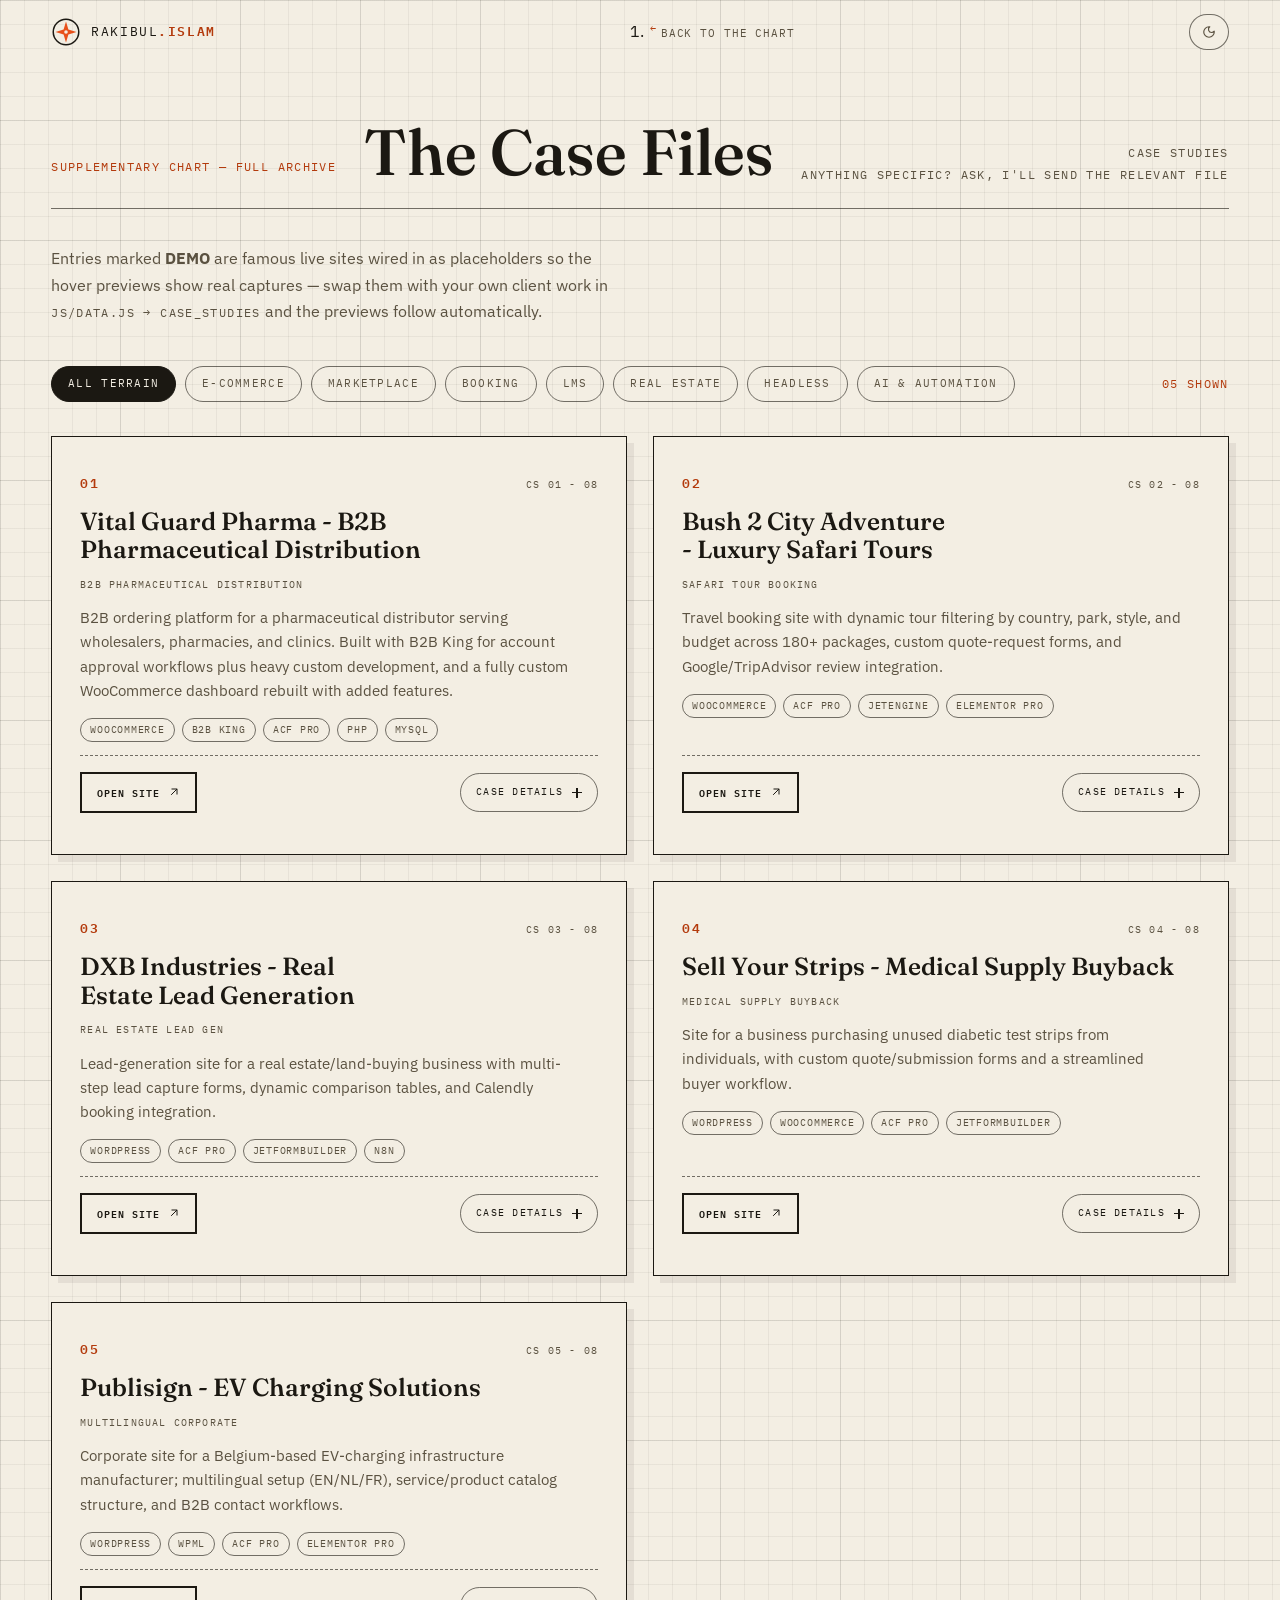
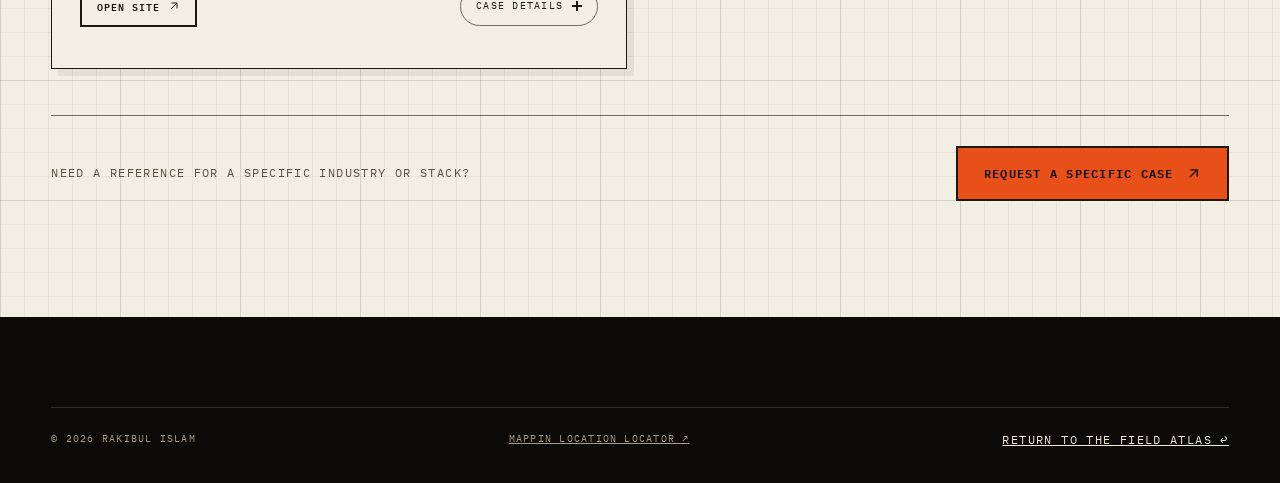
==== case-studies.html @ 3b821706 "Save local portfolio files before merge" ====
<!doctype html>
<html lang="en">
<head>
  <meta charset="utf-8">
  <meta name="viewport" content="width=device-width, initial-scale=1">
  <title>Case Study Archive — Rakibul Islam</title>
  <meta name="description" content="Full case study archive of Rakibul Islam: WordPress sites across e-commerce, marketplaces, LMS, booking, headless and AI-powered builds.">
  <meta name="theme-color" content="#F3EEE3">
  <link rel="icon" href="data:image/svg+xml,%3Csvg xmlns='http://www.w3.org/2000/svg' viewBox='0 0 32 32'%3E%3Cpath d='M16 2a9.5 9.5 0 0 0-9.5 9.5C6.5 18.6 16 30 16 30s9.5-11.4 9.5-18.5A9.5 9.5 0 0 0 16 2z' fill='%23E8501A'/%3E%3Ccircle cx='16' cy='11.5' r='3.7' fill='%23F3EEE3'/%3E%3C/svg%3E">

  <link rel="preconnect" href="https://fonts.googleapis.com">
  <link rel="preconnect" href="https://fonts.gstatic.com" crossorigin>
  <link href="https://fonts.googleapis.com/css2?family=Fraunces:ital,opsz,wght@0,9..144,400;0,9..144,550;0,9..144,650;1,9..144,450;1,9..144,600&family=IBM+Plex+Mono:wght@400;500;600&family=IBM+Plex+Sans:wght@400;500;600&display=swap" rel="stylesheet">

  <link rel="stylesheet" href="css/base.css">
  <link rel="stylesheet" href="css/layout.css">
  <link rel="stylesheet" href="css/components.css">
  <link rel="stylesheet" href="css/motion.css">
  <link rel="stylesheet" href="css/mobile.css">

  <!-- No-JS fallback -->
  <noscript>
    <style>.theme-toggle, .cursor { display:none !important; } [data-reveal]{opacity:1 !important; transform:none !important;}</style>
  </noscript>
</head>

<body>
  <!-- SVG symbols (subset used on this page) -->
  <svg class="svg-defs" aria-hidden="true" focusable="false">
    <symbol id="i-pin" viewBox="0 0 24 24">
      <path d="M12 2a7.2 7.2 0 0 0-7.2 7.2C4.8 14.6 12 22 12 22s7.2-7.4 7.2-12.8A7.2 7.2 0 0 0 12 2zm0 9.7a2.6 2.6 0 1 1 0-5.2 2.6 2.6 0 0 1 0 5.2z"/>
    </symbol>
    <symbol id="i-arrow-ur" viewBox="0 0 24 24">
      <path d="M7 17L17.5 6.5M8 6h10v10" fill="none" stroke="currentColor" stroke-width="2" stroke-linecap="square"/>
    </symbol>
    <symbol id="i-mail" viewBox="0 0 24 24">
      <rect x="3" y="5.5" width="18" height="13" rx="1" fill="none" stroke="currentColor" stroke-width="2"/>
      <path d="M4 7l8 6 8-6" fill="none" stroke="currentColor" stroke-width="2"/>
    </symbol>
  </svg>

  <!-- Custom cursor element (populated by js/cursor.js) -->
  <div id="cursor" class="cursor" aria-hidden="true">
    <div class="cursor__ring"><span class="cursor__label"></span></div>
    <div class="cursor__dot"></div>
  </div>

  <header class="site-head">
    <span class="site-head__trail" aria-hidden="true"></span>
    <div class="site-head__bar wrap">
      <a class="brand" href="index.html" aria-label="Back to the Field Atlas home">
        <svg class="brand__mark" viewBox="0 0 40 40" aria-hidden="true">
          <circle cx="20" cy="20" r="17" fill="none" stroke="currentColor" stroke-width="2"/>
          <path d="M20 6l3.2 10.8L34 20l-10.8 3.2L20 34l-3.2-10.8L6 20l10.8-3.2z" fill="#E8501A"/>
          <circle cx="20" cy="20" r="2.4" fill="#F3EEE3"/>
        </svg>
        <span class="brand__text">RAKIBUL<b>.ISLAM</b></span>
      </a>

      <nav class="primary-nav" aria-label="Pages">
        <ol>
          <li><a href="index.html"><sup>←</sup>Back to the chart</a></li>
        </ol>
      </nav>

      <button class="theme-toggle mono" id="theme-toggle" type="button"
              aria-pressed="false" title="Toggle dark mode">
        <svg class="theme-toggle__icon" width="14" height="14" viewBox="0 0 24 24" aria-hidden="true">
          <path d="M12 3a9 9 0 1 0 9 9c0-.46-.04-.92-.1-1.36a5.389 5.389 0 0 1-4.4 2.26 5.403 5.403 0 0 1-3.14-9.8c-.44-.06-.9-.1-1.36-.1z" fill="none" stroke="currentColor" stroke-width="2" stroke-linejoin="round"/>
        </svg>
      </button>
    </div>
  </header>

  <main id="main">
    <section class="section wrap" id="archive" aria-labelledby="archive-title">
      <header class="legend">
        <p class="legend__no mono" data-reveal>SUPPLEMENTARY CHART — FULL ARCHIVE</p>
        <h2 class="legend__title" id="archive-title" data-split>The Case Files</h2>
        <p class="legend__meta mono" data-reveal>CASE STUDIES<br>ANYTHING SPECIFIC? ASK, I'LL SEND THE RELEVANT FILE</p>
      </header>

      <p class="loadout__intro" data-reveal>
        Entries marked <strong>DEMO</strong> are famous live sites wired in as placeholders so the
        hover previews show real captures — swap them with your own client work in
        <code class="mono">js/data.js → CASE_STUDIES</code> and the previews follow automatically.
      </p>

      <div class="filters" role="group" aria-label="Filter case files by terrain type">
        <output class="filters__count mono" id="case-count" aria-live="polite">00 SHOWN</output>
      </div>

      <ol class="cards" id="case-grid">
        <noscript><li class="mono">The archive needs JavaScript to unpack. One email gets you everything.</li></noscript>
      </ol>

      <div class="pins__more" data-reveal>
        <p class="mono">NEED A REFERENCE FOR A SPECIFIC INDUSTRY OR STACK?</p>
        <a class="btn btn--primary" href="mailto:rirakeebplus@gmail.com?subject=Case%20study%20request" data-magnetic data-cursor data-cursor-label="WRITE">
          Request a specific case
          <svg aria-hidden="true"><use href="#i-arrow-ur"/></svg>
        </a>
      </div>
    </section>
  </main>

  <footer class="site-foot" aria-label="Colophon">
    <div class="wrap">
      <div class="site-foot__base mono">
        <span>© <span id="year">2026</span> RAKIBUL ISLAM</span>
        <span><a href="https://wordpress.org/plugins/mappin-location-locator/" target="_blank" rel="noopener noreferrer">Mappin Location Locator ↗</a></span>
        <a class="mono" href="index.html" style="color:var(--tile-text)">RETURN TO THE FIELD ATLAS ↩</a>
      </div>
    </div>
  </footer>

  <div class="toast" id="toast" role="status" aria-live="polite"></div>

  <!-- Shared card template — identical structure to index.html -->
  <template id="tpl-pin">
    <li class="pcard" data-reveal>
      <header class="pcard__top">
        <span class="pcard__index mono" aria-hidden="true">00</span>
        <span class="pcard__coord mono" aria-hidden="true"></span>
      </header>

      <h3 class="pcard__title"></h3>
      <p class="pcard__meta mono"></p>
      <p class="pcard__summary"></p>

      <ul class="chipset chipset--tight pcard__stack"></ul>

      <div class="pcard__actions">
        <span class="pcard__open-slot"></span>
        <button class="pcard__more mono" type="button" aria-expanded="false">
          Case details
          <i class="pcard__plus" aria-hidden="true"></i>
        </button>
      </div>

      <div class="pcard__body">
        <div class="pcard__inner">
          <!-- Touch devices: live capture injected here on expand -->
          <div class="pcard__capture" hidden></div>
          <h4 class="mono">SCOPE</h4>
          <ul class="pin__scope pcard__scope"></ul>
          <p class="pin__outcome mono"></p>
        </div>
      </div>

      <span class="pcard__hint mono" aria-hidden="true">HOVER — LIVE PREVIEW</span>
    </li>
  </template>

  <!-- Same script chain as home; order matters -->
  <script src="js/state.js"></script>
  <script src="js/data.js"></script>
  <script src="js/render.js"></script>
  <script src="js/preview.js"></script>
  <script src="js/cursor.js"></script>
  <script src="js/motion.js"></script>
  <script src="js/boot.js"></script>
  <script src="js/case-page.js"></script>
</body>
</html>
---- css/base.css ----
/* ============================================================
   base.css — design tokens, reset, typography, utilities
   Concept: "Field Atlas" — warm survey paper, ink rules,
   one vermilion pin accent. Everything else stays quiet.
   ============================================================ */

:root {
  /* --- Paper & ink ------------------------------------------- */
  --paper:      #F3EEE3;   /* warm chart paper                  */
  --paper-2:    #EAE3D2;   /* deeper paper (tinted sections)    */
  --ink:        #1B1812;   /* near-black warm ink               */
  --ink-2:      #5A5140;   /* soft ink for meta text            */
  --line:       rgba(27, 24, 18, .16);
  --line-strong:rgba(27, 24, 18, .6);

  /* --- The one accent (vermilion map pin) -------------------- */
  --accent:       #E8501A;
  --accent-ink:   #B33A0C;  /* accessible-on-paper variant       */
  --accent-soft:  rgba(232, 80, 26, .12);

  /* --- Status beacon green (semantic only) ------------------- */
  --ok:         #2F9E44;

  /* --- Dark tiles (portrait inset, contact band, footer) ----- */
  --tile:        #14110C;
  --tile-2:      #0D0B08;
  --tile-text:   #EFE9DB;
  --tile-line:   rgba(239, 233, 219, .16);
  --tile-ink-2:  #A79C87;

  /* --- Grid paper lines -------------------------------------- */
  --grid-s: rgba(27, 24, 18, .055);
  --grid-l: rgba(27, 24, 18, .09);

  /* --- Theme-aware surfaces ----------------------------------- */
  --head-bg:    rgba(243, 238, 227, .92);          /* scrolled header glass */
  --card-shadow: rgba(27, 24, 18, .07);            /* hard offset shadows   */
  --glow-a: transparent;                            /* night aurora layers  */
  --glow-b: transparent;

  /* --- Type --------------------------------------------------- */
  --font-display: "Fraunces", Georgia, "Times New Roman", serif;
  --font-body:    "IBM Plex Sans", system-ui, -apple-system, sans-serif;
  --font-mono:    "IBM Plex Mono", ui-monospace, "Cascadia Mono", monospace;

  --fs-hero:  clamp(3.4rem, 10.5vw, 8.2rem);
  --fs-title: clamp(2.3rem, 5.4vw, 4rem);
  --fs-role:  clamp(1.02rem, 1.55vw, 1.22rem);

  /* --- Motion -------------------------------------------------- */
  --ease-out: cubic-bezier(.22, 1, .36, 1);
  --ease-io:  cubic-bezier(.65, 0, .35, 1);
}

/* ------------------------------------------------------------
   DARK MODE — automatic via OS preference
   Note: --tile* variables are NOT overridden here because they
   are used by .section--ink and .site-foot which must stay dark
   in both modes.
   ------------------------------------------------------------ */
@media (prefers-color-scheme: dark) {
  :root {
    --paper:      #15110D;
    --paper-2:    #1D1914;
    --ink:        #F0E9DA;
    --ink-2:      #B3A78F;
    --line:       rgba(240, 233, 218, .14);
    --line-strong:rgba(240, 233, 218, .5);

    --accent:       #FF6B35;
    --accent-ink:   #FF8C5A;
    --accent-soft:  rgba(255, 107, 53, .16);

    --ok:         #4ADE80;

    --grid-s: rgba(240, 233, 218, .045);
    --grid-l: rgba(240, 233, 218, .08);

    --head-bg:    rgba(21, 17, 13, .86);
    --card-shadow: rgba(0, 0, 0, .5);
    --glow-a: rgba(255, 107, 53, .075);
    --glow-b: rgba(74, 222, 128, .05);
  }
}

/* Manual dark mode toggle: html.dark forces dark tokens */
html.dark {
  --paper:      #15110D;
  --paper-2:    #1D1914;
  --ink:        #F0E9DA;
  --ink-2:      #B3A78F;
  --line:       rgba(240, 233, 218, .14);
  --line-strong:rgba(240, 233, 218, .5);

  --accent:       #FF6B35;
  --accent-ink:   #FF8C5A;
  --accent-soft:  rgba(255, 107, 53, .16);

  --ok:         #4ADE80;

  --grid-s: rgba(240, 233, 218, .045);
  --grid-l: rgba(240, 233, 218, .08);

  --head-bg:    rgba(21, 17, 13, .86);
  --card-shadow: rgba(0, 0, 0, .5);
  --glow-a: rgba(255, 107, 53, .075);
  --glow-b: rgba(74, 222, 128, .05);
}

/* Override: html.light forces light tokens regardless of OS */
html.light {
  --paper:      #F3EEE3;
  --paper-2:    #EAE3D2;
  --ink:        #1B1812;
  --ink-2:      #5A5140;
  --line:       rgba(27, 24, 18, .16);
  --line-strong:rgba(27, 24, 18, .6);

  --accent:       #E8501A;
  --accent-ink:   #B33A0C;
  --accent-soft:  rgba(232, 80, 26, .12);

  --ok:         #2F9E44;

  --tile:        #14110C;
  --tile-2:      #0D0B08;
  --tile-text:   #EFE9DB;
  --tile-line:   rgba(239, 233, 219, .16);
  --tile-ink-2:  #A79C87;

  --grid-s: rgba(27, 24, 18, .055);
  --grid-l: rgba(27, 24, 18, .09);

  --head-bg:    rgba(243, 238, 227, .92);
  --card-shadow: rgba(27, 24, 18, .07);
  --glow-a: transparent;
  --glow-b: transparent;
}

/* ------------------------------------------------------------
   Reset (lean, modern)
   ------------------------------------------------------------ */
*, *::before, *::after { box-sizing: border-box; }
* { margin: 0; }

html {
  scroll-behavior: smooth;
  -webkit-text-size-adjust: 100%;
}

body {
  font-family: var(--font-body);
  font-size: 1rem;
  line-height: 1.65;
  color: var(--ink);
  background-color: var(--paper);

  /* Chart-paper grid: fine squares + major squares.
     --glow-a/b paint a faint "aurora over the survey site" in dark
     mode and resolve to transparent in light mode. */
  background-image:
    radial-gradient(110% 55% at 82% -8%, var(--glow-a), transparent 58%),
    radial-gradient(90% 60% at -12% 42%, var(--glow-b), transparent 60%),
    linear-gradient(var(--grid-s) 1px, transparent 1px),
    linear-gradient(90deg, var(--grid-s) 1px, transparent 1px),
    linear-gradient(var(--grid-l) 1px, transparent 1px),
    linear-gradient(90deg, var(--grid-l) 1px, transparent 1px);
  background-size:
    auto auto,
    auto auto,
    24px 24px,
    24px 24px,
    120px 120px,
    120px 120px;

  min-height: 100vh;
  overflow-x: clip;
}

img, svg { display: block; max-width: 100%; }
img { height: auto; }

button {
  font: inherit;
  color: inherit;
  background: none;
  border: 0;
  cursor: pointer;
  -webkit-tap-highlight-color: transparent;
}

input, textarea { font: inherit; color: inherit; }

ul[class], ol[class] { list-style: none; padding: 0; }

a { color: inherit; }

h1, h2, h3, h4 {
  line-height: 1.08;
  font-weight: 550;
  text-wrap: balance;
}

/* Hide the SVG symbol library */
.svg-defs { position: absolute; width: 0; height: 0; overflow: hidden; }

/* ------------------------------------------------------------
   Selection / focus / caret
   ------------------------------------------------------------ */
::selection { background: var(--accent); color: var(--paper); }

:focus-visible {
  outline: 2px dashed var(--accent-ink);
  outline-offset: 3px;
  border-radius: 2px;
}

/* Slim ink scrollbar — part of the print aesthetic */
@supports (scrollbar-width: thin) {
  html { scrollbar-width: thin; scrollbar-color: var(--ink) var(--paper); }
}

/* ------------------------------------------------------------
   Typography helpers
   ------------------------------------------------------------ */
.mono {
  font-family: var(--font-mono);
  font-size: .72rem;
  letter-spacing: .12em;
  text-transform: uppercase;
}

.u-accent { color: var(--accent); }
.u-accent-strong { color: var(--accent-ink); font-weight: 600; }

/* ------------------------------------------------------------
   Skip link
   ------------------------------------------------------------ */
.skip-link {
  position: fixed;
  top: 10px; left: 10px;
  z-index: 200;
  padding: .6em 1em;
  background: var(--ink);
  color: var(--paper);
  font-family: var(--font-mono);
  font-size: .75rem;
  text-decoration: none;
  transform: translateY(-300%);
  transition: transform .25s var(--ease-out);
}
.skip-link:focus-visible { transform: none; }

/* ------------------------------------------------------------
   Print: collapse to a clean, self-contained document
   ------------------------------------------------------------ */
@media print {
  /* --- Strip non-content layers ---------------------------- */
  body {
    background-image: none !important;
    background: #fff !important;
    color: #000 !important;
    font-size: 11pt;
  }
  .frame, .cursor, .boot, .wipe, .toast,
  .hero__cue, .marquee, .nav-toggle, .totop,
  .secret-pin, .site-head__side,
  .preview, .route__rail, .route__fill, .route__runner,
  .route__svg, .route__scenery, .route__marker,
  .portrait__rings, .portrait__bracket,
  .pin__hint, .pcard__hint, .pin__toggle,
  .filters, .pins__more { display: none !important; }

  /* --- Force everything visible ---------------------------- */
  [data-reveal], [data-split] .chr {
    opacity: 1 !important;
    transform: none !important;
  }
  .pin.is-open .pin__body, .pcard.is-open .pcard__body {
    grid-template-rows: 1fr !important;
  }
  .pin:not(.is-open) .pin__inner,
  .pcard:not(.is-open) .pcard__inner {
    visibility: visible !important;
  }

  /* --- Strip backgrounds, shadows, borders ------------------ */
  * {
    box-shadow: none !important;
    text-shadow: none !important;
    -webkit-text-stroke: 0 !important;
  }
  .section--tint, .section--ink, .site-foot {
    background: #fff !important;
    color: #000 !important;
    box-shadow: none !important;
  }
  .site-foot { border-top: 2px solid #000; }
  .site-foot__big { color: #000 !important; -webkit-text-stroke: 0 !important; }

  /* --- Links ------------------------------------------------ */
  a[href]::after {
    content: " (" attr(href) ")";
    font-size: 0.7em;
    color: #555;
    word-break: break-all;
  }
  a[href^="#"]::after, a[href^="mailto"]::after,
  .site-head a::after, .nav-toggle::after {
    content: none;
  }

  /* --- Layout adjustments ----------------------------------- */
  .hero {
    min-height: auto !important;
    padding: 40px 0 !important;
  }
  .hero__grid { grid-template-columns: 1fr !important; }
  .portrait { width: min(280px, 60%); rotate: 0deg; }
  .hero__stats { grid-template-columns: repeat(4, auto); gap: 16px; }

  .logbook { grid-template-columns: 1fr !important; }
  .logbook__facts { position: static !important; }
  .contact__grid { grid-template-columns: 1fr !important; }
  .site-foot__cols { grid-template-columns: 1fr 1fr; gap: 16px; }

  .pin__head { padding: 12px 6px !important; }
  .pin__inner { padding: 0 6px !important; max-width: none !important; }
  .pin__cols { grid-template-columns: 1fr 1fr !important; }
  .pin::after { display: none !important; }
  .pin__body { grid-template-rows: 1fr !important; }
  .pin:not(.is-open) .pin__inner { visibility: visible !important; }

  .cards { grid-template-columns: 1fr 1fr !important; }
  .pcard__body { grid-template-rows: 1fr !important; }
  .pcard:not(.is-open) .pcard__inner { visibility: visible !important; }

  /* --- Page breaks ------------------------------------------ */
  .hero, .section { page-break-inside: avoid; }
  .pin, .pcard, .waypoint, .module, .channel { page-break-inside: avoid; }
  .legend { page-break-after: avoid; }

  /* --- Margins & footer ------------------------------------- */
  @page { margin: 2cm; }
  @page :first { margin-top: 1cm; }

  /* --- Footer stamp ----------------------------------------- */
  body::after {
    display: block;
    content: "Printed from Field Atlas — rakibulislam.dev";
    margin-top: 2em;
    padding-top: 1em;
    border-top: 1px solid #ccc;
    font-family: var(--font-mono);
    font-size: 8pt;
    color: #999;
    text-align: center;
  }
}
---- css/layout.css ----
/* ============================================================
   layout.css — page scaffolding: frame, header, sections,
   hero, logbook grid, route timeline, modules grid, contact,
   footer. Component skins live in components.css.
   ============================================================ */

.wrap {
  width: min(1180px, 92vw);
  margin-inline: auto;
}

/* ------------------------------------------------------------
   GRATICULE FRAME — fixed rulers + corner readouts
   ------------------------------------------------------------ */
.frame { position: fixed; inset: 0; pointer-events: none; z-index: 40; }

.frame__ruler {
  position: absolute;
  background-image: repeating-linear-gradient(
    to right,
    var(--line-strong) 0 1px,
    transparent 1px 24px
  );
  opacity: .35;
}
.frame__ruler--top  { top: 0; left: 0; right: 0; height: 7px;
  -webkit-mask-image: linear-gradient(to bottom, #000 40%, transparent);
          mask-image: linear-gradient(to bottom, #000 40%, transparent); }
.frame__ruler--left { top: 0; left: 0; bottom: 0; width: 7px;
  background-image: repeating-linear-gradient(
    to bottom, var(--line-strong) 0 1px, transparent 1px 24px);
  -webkit-mask-image: linear-gradient(to right, #000 40%, transparent);
          mask-image: linear-gradient(to right, #000 40%, transparent); }

.frame__cell {
  position: absolute;
  font-family: var(--font-mono);
  font-size: .6rem;
  letter-spacing: .14em;
  color: var(--ink-2);
  white-space: nowrap;
}
.frame__cell--tl { top: 14px; left: 18px; }
.frame__cell--tr { top: 14px; right: 18px; font-variant-numeric: tabular-nums; }
.frame__cell--bl { bottom: 14px; left: 18px; }
.frame__cell--br { bottom: 14px; right: 18px; font-variant-numeric: tabular-nums; }

/* ------------------------------------------------------------
   HEADER
   ------------------------------------------------------------ */
.site-head {
  position: fixed;
  top: 0; left: 0; right: 0;
  z-index: 60;
  transition: background-color .3s var(--ease-out),
              box-shadow   .3s var(--ease-out);
}
.site-head.is-scrolled {
  background: var(--head-bg);
  backdrop-filter: blur(8px);
  -webkit-backdrop-filter: blur(8px);
  box-shadow: 0 1px 0 var(--line-strong);
}

/* THE TRAIL — scroll progress burned into the header's bottom
   edge, like the route rail filling as you travel the chart.
   --sx is set every frame by js/motion.js (0 → 1). */
.site-head__trail {
  position: absolute;
  left: 0; right: 0; bottom: 0;
  height: 2px;
  background: linear-gradient(90deg, var(--accent), var(--accent-ink));
  transform: scaleX(var(--sx, 0));
  transform-origin: left;
  pointer-events: none;
  z-index: 2;
}
/* Glowing pin head riding the tip of the trail */
.site-head__trail::after {
  content: "";
  position: absolute;
  right: -3px; top: 50%;
  width: 8px; height: 8px;
  translate: 0 -50%;
  rotate: 45deg;
  border-radius: 1px;
  background: var(--accent);
  box-shadow: 0 0 10px var(--accent);
  opacity: 0;
  transition: opacity .4s var(--ease-out);
}
.site-head__trail.is-live::after { opacity: 1; }

.site-head__bar {
  display: flex;
  align-items: center;
  gap: clamp(12px, 2vw, 26px);
  padding-block: 12px;
  min-height: 64px;
}

.brand {
  display: inline-flex;
  align-items: center;
  gap: 10px;
  text-decoration: none;
}
.brand__mark { width: 30px; height: 30px; transition: transform .5s var(--ease-io); }
.brand:hover .brand__mark { transform: rotate(120deg); }
.brand__text {
  font-family: var(--font-mono);
  font-size: .82rem;
  letter-spacing: .12em;
}
.brand__text b { color: var(--accent-ink); font-weight: 600; }

.primary-nav {
  /* centered between brand and the right-hand controls */
  margin-inline: auto;
  min-width: 0;
  position: relative;
}
.primary-nav ol {
  display: flex;
  gap: clamp(10px, 1.6vw, 24px);
}
.primary-nav a {
  display: inline-block;
  padding: 8px 2px;
  font-family: var(--font-mono);
  font-size: .7rem;
  letter-spacing: .08em;
  text-transform: uppercase;
  text-decoration: none;
  color: var(--ink-2);
  white-space: nowrap;
  border-bottom: 1.5px solid transparent;
  transition: color .25s var(--ease-out), border-color .25s var(--ease-out),
              translate .25s var(--ease-out);
}
.primary-nav a sup {
  color: var(--accent-ink);
  margin-right: .45em;
  font-size: .85em;
}
.primary-nav a:hover,
.primary-nav a[aria-current="true"] {
  color: var(--ink);
  translate: 0 -1px;
  border-bottom-color: var(--accent);
}

/* THE TRAVELLING PIN — a tiny map pin that glides beneath the
   nav to whichever section you're hovering or reading. The
   header becomes a mini map of the page. Positioned by JS. */
.nav-pin {
  position: absolute;
  left: 0;
  bottom: -4px;
  width: 9px; height: 9px;
  border-radius: 50% 50% 50% 0;
  rotate: -45deg;
  background: var(--accent);
  box-shadow: 0 0 0 4px var(--accent-soft), 0 0 12px rgba(232, 80, 26, .6);
  opacity: 0;
  transition: transform .5s var(--ease-io), opacity .35s var(--ease-out);
  pointer-events: none;
}
.nav-pin.is-on { opacity: 1; }
@media (max-width: 860px) { .nav-pin { display: none; } }

/* Dark mode toggle — moon icon pill */
.theme-toggle {
  flex: none;
  display: inline-flex;
  align-items: center;
  justify-content: center;
  gap: 6px;
  white-space: nowrap;
  line-height: 1;
  padding: 10px 12px;
  border: 1.5px solid var(--line-strong);
  border-radius: 999px;
  background: var(--paper);
  color: var(--ink-2);
  transition: color .2s var(--ease-out), border-color .2s var(--ease-out),
              background-color .2s var(--ease-out);
}
.theme-toggle:hover { color: var(--ink); border-color: var(--ink); }
.theme-toggle[aria-pressed="true"] { background: var(--ink); color: var(--paper); border-color: var(--ink); }
.theme-toggle__icon { width: 14px; height: 14px; }

.site-head__side {
  flex: none;
  display: inline-flex;
  align-items: center;
  gap: 9px;
  padding: 8px 12px;
  border: 1.5px solid var(--line-strong);
  border-radius: 999px;
  background: var(--paper);
}
.site-head__status {
  font-family: var(--font-mono);
  font-size: .62rem;
  letter-spacing: .14em;
  white-space: nowrap;
}

/* Hamburger — mobile only */
.nav-toggle {
  display: none;
  width: 44px; height: 44px;
  margin-left: auto;
  position: relative;
  z-index: 70;
}
.nav-toggle span {
  position: absolute;
  left: 10px; right: 10px;
  height: 2px;
  background: var(--ink);
  transition: transform .35s var(--ease-io), top .35s var(--ease-io);
}
.nav-toggle span:nth-child(1) { top: 17px; }
.nav-toggle span:nth-child(2) { top: 26px; }
body.menu-open .nav-toggle span:nth-child(1) { top: 21px; transform: rotate(45deg); }
body.menu-open .nav-toggle span:nth-child(2) { top: 21px; transform: rotate(-45deg); }

/* ------------------------------------------------------------
   SECTION SCAFFOLDING + LEGEND HEADERS
   ------------------------------------------------------------ */
.section { padding-block: clamp(88px, 13vh, 150px); }
/* Anchored navigation lands below the fixed header */
.section[id], .hero[id] { scroll-margin-top: 86px; }
.section--tint { background: var(--paper-2); box-shadow: inset 0 1.5px 0 var(--line-strong), inset 0 -1.5px 0 var(--line-strong); }

.legend {
  display: flex;
  align-items: flex-end;
  justify-content: space-between;
  gap: 24px;
  padding-bottom: 22px;
  margin-bottom: clamp(40px, 6vh, 64px);
  border-bottom: 1.5px solid var(--line-strong);
}
.legend__no { color: var(--accent-ink); margin-bottom: 10px; }
.legend__title { font-family: var(--font-display); font-size: var(--fs-title); }
.legend__meta { text-align: right; color: var(--ink-2); line-height: 1.9; }

/* Ink variant for the contact band */
.section--ink { background: var(--tile); color: var(--tile-text); }
.section--ink .legend { border-bottom-color: var(--tile-line); }
.section--ink .legend__no { color: var(--accent); }
.section--ink .legend__meta { color: var(--tile-ink-2); }

/* ------------------------------------------------------------
   HERO — ORIGIN POINT
   ------------------------------------------------------------ */
.hero {
  min-height: 100svh;
  display: flex;
  flex-direction: column;
  justify-content: center;
  position: relative;
  padding-top: 110px;
  padding-bottom: 90px;
}

.hero__grid {
  display: grid;
  grid-template-columns: minmax(0, 1.15fr) minmax(0, .85fr);
  align-items: center;
  gap: clamp(32px, 5vw, 72px);
}

.hero__eyebrow { color: var(--accent-ink); margin-bottom: 22px; min-height: 1.2em; }
.hero__eyebrow::after {
  content: "▌";
  margin-left: 2px;
  animation: caret-blink 1s steps(1) infinite;
  color: var(--accent);
}

.hero__name {
  font-family: var(--font-display);
  font-size: var(--fs-hero);
  line-height: .96;
  letter-spacing: -.015em;
  margin-left: -.04em;
  margin-bottom: 26px;
}
.hero__name-line { display: block; }
.hero__name-line--ghost {
  font-style: italic;
  font-weight: 450;
  color: transparent;
  -webkit-text-stroke: 1.5px var(--ink);
  paint-order: stroke;
}

.hero__role {
  max-width: 46ch;
  font-size: var(--fs-role);
  color: var(--ink-2);
  margin-bottom: 34px;
}
.hero__role strong { color: var(--ink); font-weight: 600; }

.hero__stats {
  display: grid;
  grid-template-columns: repeat(4, auto);
  justify-content: start;
  gap: clamp(20px, 3.4vw, 44px);
  padding: 18px 0;
  margin-bottom: 36px;
  border-top: 1.5px solid var(--line-strong);
  border-bottom: 1.5px solid var(--line-strong);
}
.stat__num {
  display: block;
  font-family: var(--font-display);
  font-size: clamp(1.7rem, 3vw, 2.5rem);
  font-weight: 650;
  line-height: 1;
  font-variant-numeric: tabular-nums;
}
.stat--accent .stat__num { color: var(--accent-ink); }
.stat__label {
  display: block;
  margin-top: 6px;
  font-family: var(--font-mono);
  font-size: .62rem;
  letter-spacing: .12em;
  text-transform: uppercase;
  color: var(--ink-2);
}

.hero__cta { display: flex; flex-wrap: wrap; gap: 14px; }

/* Scroll cue pinned to the bottom of the hero */
.hero__cue {
  position: absolute;
  left: 50%;
  bottom: 22px;
  transform: translateX(-50%);
  display: flex;
  flex-direction: column;
  align-items: center;
  gap: 10px;
  text-decoration: none;
  color: var(--ink-2);
}
.hero__cue-line {
  width: 1.5px;
  height: 52px;
  background: linear-gradient(var(--accent) 50%, transparent 50%);
  background-size: 100% 200%;
  animation: cue-drip 1.6s var(--ease-io) infinite;
}

/* Portrait inset */
.portrait {
  position: relative;
  width: min(400px, 100%);
  margin-inline: auto;
  rotate: 1.6deg;
}
.portrait__rings {
  position: absolute;
  inset: -34% -30%;
  z-index: -1;
  color: var(--line-strong);
  opacity: .5;
}
.portrait__rings circle { fill: none; stroke: currentColor; stroke-width: 1; stroke-dasharray: 3 6; }
.portrait__rings line   { stroke: currentColor; stroke-width: 1; stroke-dasharray: 10 8; }

.portrait__frame {
  position: relative;
  border: 1.5px solid var(--ink);
  background: var(--tile);
  box-shadow: 12px 12px 0 var(--accent-soft);
  overflow: hidden;
}
.portrait__img {
  aspect-ratio: 4 / 5;
  width: 100%;
  object-fit: cover;
  /* Duotone: warm-orange highlights over deep ink shadows */
  filter: grayscale(1) sepia(.55) hue-rotate(-18deg) saturate(2.4) contrast(1.06) brightness(.97);
}
/* Vignette + warm wash so the photo sits INSIDE the chart's world */
.portrait__frame::after {
  content: "";
  position: absolute; inset: 0;
  background:
    radial-gradient(120% 90% at 50% 30%, transparent 55%, rgba(13, 11, 8, .78) 100%),
    linear-gradient(160deg, rgba(232, 80, 26, .28), rgba(232, 80, 26, 0) 55%);
  mix-blend-mode: multiply;
  pointer-events: none;
}

/* Viewfinder brackets */
.portrait__bracket { position: absolute; width: 18px; height: 18px; z-index: 2; }
.portrait__bracket::before,
.portrait__bracket::after { content: ""; position: absolute; background: var(--accent); }
.portrait__bracket::before { width: 100%; height: 2.5px; }
.portrait__bracket::after  { width: 2.5px; height: 100%; }
.portrait__bracket--tl { top: -7px; left: -7px; }
.portrait__bracket--tr { top: -7px; right: -7px; } .portrait__bracket--tr::before { right: 0; } .portrait__bracket--tr::after { right: 0; }
.portrait__bracket--bl { bottom: -7px; left: -7px; } .portrait__bracket--bl::before { bottom: 0; }
.portrait__bracket--br { bottom: -7px; right: -7px; } .portrait__bracket--br::before { right: 0; bottom: 0; } .portrait__bracket--br::after { right: 0; }

.portrait__missing { display: none; }

.portrait__caption {
  display: flex;
  flex-wrap: wrap;
  align-items: center;
  gap: 5px 16px;
  margin-top: 12px;
  color: var(--ink-2);
}
/* Whole labels wrap as units — never mid-text breaks */
.portrait__caption span {
  white-space: nowrap;
  font-size: .56rem;
  letter-spacing: .1em;
}
.portrait__caption .u-accent { color: var(--accent-ink); }

/* ------------------------------------------------------------
   MARQUEE RIBBON
   ------------------------------------------------------------ */
.marquee {
  overflow: hidden;
  background: var(--accent);
  color: var(--tile);
  border-block: 1.5px solid var(--ink);
}
.marquee__track {
  display: flex;
  width: max-content;
  animation: marquee-scroll 36s linear infinite;
}
.marquee:hover .marquee__track { animation-play-state: paused; }
.marquee__group {
  display: flex;
  align-items: center;
  gap: 34px;
  padding: 13px 17px;
  font-family: var(--font-mono);
  font-size: .74rem;
  font-weight: 600;
  letter-spacing: .18em;
  white-space: nowrap;
}
.marquee__group span { display: inline-flex; align-items: center; gap: 34px; }
.marquee__group span::after {
  content: "";
  width: 9px; height: 9px;
  background: var(--tile);
  rotate: 45deg;
  margin-left: 34px;
}

/* ------------------------------------------------------------
   LOGBOOK
   ------------------------------------------------------------ */
.logbook {
  display: grid;
  grid-template-columns: minmax(0, 1fr) minmax(280px, 360px);
  gap: clamp(32px, 5vw, 64px);
  align-items: start;
}

.logbook__notes {
  display: grid;
  gap: 28px;
}
.fieldnote {
  border-left: 2px solid var(--line-strong);
  padding-left: 22px;
  max-width: 60ch;
}
.fieldnote__head { color: var(--accent-ink); margin-bottom: 10px; }
.fieldnote p { color: var(--ink-2); max-width: 58ch; }
.fieldnote strong { color: var(--ink); }
.fieldnote--principles ul { display: grid; gap: 6px; color: var(--ink-2); }
.fieldnote--principles li::before { content: "— "; color: var(--accent-ink); }

.logbook__facts {
  border: 1.5px solid var(--ink);
  background: var(--paper);
  padding: 26px 26px 12px;
  box-shadow: 8px 8px 0 var(--accent-soft);
  position: sticky;
  top: 110px;
}
.logbook__facts-title { color: var(--accent-ink); margin-bottom: 18px; }

.facts__row {
  display: grid;
  grid-template-columns: 92px 1fr;
  gap: 14px;
  padding-block: 14px;
  border-top: 1px solid var(--line);
}
.facts dt { font-family: var(--font-mono); font-size: .66rem; letter-spacing: .14em; color: var(--ink-2); padding-top: 3px; }
.facts dd { font-size: .92rem; line-height: 1.5; }
.facts dd em { color: var(--ink-2); font-style: italic; }
.facts__sub { display: block; font-size: .78rem; color: var(--ink-2); }
.facts__link {
  display: inline-flex;
  align-items: center;
  gap: 6px;
  font-weight: 600;
  color: var(--accent-ink);
  text-decoration-thickness: 1.5px;
  text-underline-offset: 3px;
}
.facts__link svg { width: 12px; height: 12px; }

/* ------------------------------------------------------------
   ROUTE — ELEVATION TRAIL
   Mobile-first: classic vertical rail. ≥901px: the trail becomes
   a winding SVG path across stylized terrain; a pin travels it
   with scroll and waypoint cards flare alive as they're reached.
   ------------------------------------------------------------ */
.route { position: relative; }

.route__list {
  position: relative;
  display: grid;
  gap: clamp(48px, 8vh, 84px);
}

/* Rail (mobile fallback) */
.route__rail {
  position: absolute;
  top: 8px; bottom: 8px;
  left: 19px;
  width: 2px;
}
.route__track { position: absolute; inset: 0; border-left: 2px dashed var(--line-strong); opacity: .5; }
.route__fill {
  position: absolute; top: 0; left: -1px;
  width: 2px; height: 0%;
  background: var(--accent);
  box-shadow: 0 0 12px rgba(232, 80, 26, .55);
}
.route__runner {
  position: absolute; left: 50%;
  bottom: 0%;
  width: 13px; height: 13px;
  translate: -50% 50%;
  background: var(--accent);
  border-radius: 50% 50% 50% 0;
  rotate: -45deg;
  box-shadow: 0 0 0 5px var(--accent-soft);
  opacity: 0;
  transition: opacity .3s var(--ease-out);
}
.route.is-moving .route__runner { opacity: 1; }

/* Waypoint card (shared by both modes) */
.waypoint { display: grid; grid-template-columns: 40px minmax(0, 1fr); align-items: start; }
.waypoint__node {
  grid-column: 1;
  grid-row: 1 / span 2;
  position: relative;
  height: 100%;
}
.waypoint__card { grid-column: 2; }
.waypoint__dot {
  position: sticky;
  top: 50vh;
  display: block;
  width: 15px; height: 15px;
  margin-inline: auto;
  border-radius: 50%;
  background: var(--paper-2);
  border: 2.5px solid var(--ink);
  translate: 0 -50%;
  transition: background-color .3s var(--ease-out), scale .3s var(--ease-out),
              box-shadow .3s var(--ease-out);
}
.waypoint.is-active .waypoint__dot {
  background: var(--accent);
  scale: 1.25;
  box-shadow: 0 0 0 6px var(--accent-soft);
}

.waypoint__card {
  border: 1.5px solid var(--ink);
  background: var(--paper);
  padding: clamp(20px, 3vw, 30px);
  box-shadow: 7px 7px 0 var(--card-shadow);
}
.waypoint__era {
  display: flex;
  flex-wrap: wrap;
  justify-content: space-between;
  gap: 6px 14px;
  color: var(--ink-2);
  margin-bottom: 14px;
}
.waypoint__kicker { color: var(--accent-ink); font-weight: 600; }
.waypoint__role { font-family: var(--font-display); font-size: clamp(1.25rem, 2.2vw, 1.65rem); margin-bottom: 6px; }
.waypoint__org { color: var(--accent-ink); margin-bottom: 14px; }
.waypoint__points { display: grid; gap: 7px; color: var(--ink-2); font-size: .95rem; }
.waypoint__points li { padding-left: 20px; position: relative; }
.waypoint__points li::before { content: "▸"; position: absolute; left: 0; color: var(--accent-ink); }

/* --- TERRAIN MODE (desktop) -------------------------------- */
@media (min-width: 901px) {
  .route--terrain { height: clamp(1250px, 185vh, 1700px); }

  /* Faint contour rings drifting behind the trail */
  .route__scenery { position: absolute; inset: 0; overflow: hidden; pointer-events: none; }
  .route__contour {
    position: absolute;
    border: 1.5px dashed var(--line-strong);
    border-radius: 50%;
    opacity: .28;
  }
  .route__contour--a { width: 340px; height: 200px; top: 8%;  right: 4%; rotate: -12deg; }
  .route__contour--b { width: 260px; height: 150px; top: 44%; left: 2%;  rotate: 9deg; }
  .route__contour--c { width: 380px; height: 220px; bottom: 5%; right: 10%; rotate: -7deg; }
  .route__contour::after {
    content: "";
    position: absolute; inset: 18px 30px;
    border: 1px dashed var(--line);
    border-radius: 50%;
  }

  .route__rail,
  .waypoint__node { display: none; }

  .route__svg { position: absolute; inset: 0; width: 100%; height: 100%; overflow: visible; }
  .route__ring {
    fill: none;
    stroke: var(--line-strong);
    stroke-dasharray: 2 7;
    opacity: .35;
    vector-effect: non-scaling-stroke;
  }
  .route__trackpath {
    fill: none;
    stroke: var(--line-strong);
    stroke-width: 1.6;
    stroke-dasharray: 5 8;
    vector-effect: non-scaling-stroke;
  }
  .route__drawpath {
    fill: none;
    stroke: var(--accent);
    stroke-width: 2.4;
    stroke-linecap: round;
    vector-effect: non-scaling-stroke;
    filter: drop-shadow(0 0 7px rgba(232, 80, 26, .5));
  }

  /* The travelling pin */
  .route__marker {
    position: absolute;
    z-index: 3;
    width: 32px; height: 32px;
    margin: -16px 0 0 -16px;
    color: var(--accent);
    opacity: 0;
    transition: opacity .35s var(--ease-out);
    pointer-events: none;
  }
  .route--terrain.is-moving .route__marker { opacity: 1; }
  .route__marker svg { width: 100%; height: 100%; fill: currentColor; filter: drop-shadow(0 4px 5px rgba(20, 17, 12, .45)); }
  .route__marker-pulse {
    position: absolute; inset: -8px;
    border: 2px solid var(--accent);
    border-radius: 50%;
    animation: marker-pulse 1.9s ease-out infinite;
  }

  .route__list { display: block; height: 100%; }

  /* Stops anchor exactly on their trail coordinates (set inline by JS) */
  .route__stop { position: absolute; width: 0; z-index: 2; }

  .route__flag {
    position: absolute;
    left: 0; top: 0;
    width: 13px; height: 13px;
    translate: -50% -50%;
    rotate: 45deg;
    background: var(--paper-2);
    border: 2px solid var(--ink);
    z-index: 2;
    transition: background-color .35s var(--ease-out), box-shadow .35s var(--ease-out), scale .35s var(--ease-out);
  }
  .route__stop.is-active .route__flag {
    background: var(--accent);
    scale: 1.2;
    box-shadow: 0 0 0 6px var(--accent-soft);
  }

  /* Dashed leader connecting flag ↔ card */
  .route__stop::before {
    content: "";
    position: absolute;
    left: -1px;
    width: 2px;
    height: 22px;
    border-left: 2px dashed var(--line-strong);
  }
  .route__stop:nth-child(odd)::before  { bottom: 9px; }
  .route__stop:nth-child(even)::before { top: 9px; }

  /* Cards hover above/below their node, alternating */
  .route__stop .waypoint__card {
    position: absolute;
    left: 50%;
    width: min(360px, 38vw);
    transform: translateX(-50%) translateY(10px);
    opacity: .13;
    filter: saturate(.35);
    transition: opacity .5s var(--ease-out), transform .5s var(--ease-out),
                filter .5s var(--ease-out);
  }
  .route__stop:nth-child(odd) .waypoint__card  { bottom: 40px; }
  .route__stop:nth-child(even) .waypoint__card { top: 40px; }

  /* Trail ends flip inward so edge cards stay inside the section */
  .route__stop:first-child .waypoint__card { top: 44px; bottom: auto; }
  .route__stop:first-child::before { top: 9px; bottom: auto; }
  .route__stop:last-child .waypoint__card { bottom: 44px; top: auto; }
  .route__stop:last-child::before { bottom: 9px; top: auto; }

  .route__stop.is-active .waypoint__card {
    opacity: 1;
    transform: translateX(-50%);
    filter: none;
  }
}

/* ------------------------------------------------------------
   LOADOUT (skills)
   ------------------------------------------------------------ */
.loadout__intro { max-width: 56ch; color: var(--ink-2); margin: -18px 0 42px; }

.modules {
  display: grid;
  grid-template-columns: repeat(auto-fit, minmax(min(300px, 100%), 1fr));
  gap: 22px;
}

/* ------------------------------------------------------------
   PINS (projects) — card grid lives in components.css;
   the toolbar and archive link live here.
   ------------------------------------------------------------ */
.filters {
  display: flex;
  flex-wrap: wrap;
  align-items: center;
  gap: 9px;
  margin-bottom: 34px;
}
.filters__count {
  margin-left: auto;
  color: var(--accent-ink);
  font-variant-numeric: tabular-nums;
}

.pins__more {
  display: flex;
  flex-wrap: wrap;
  align-items: center;
  justify-content: space-between;
  gap: 18px;
  margin-top: 46px;
  padding-top: 30px;
  border-top: 1.5px solid var(--line-strong);
}
.pins__more p { color: var(--ink-2); }

/* ------------------------------------------------------------
   CONTACT (dark band)
   ------------------------------------------------------------ */
.contact__lede {
  max-width: 54ch;
  font-size: clamp(1.05rem, 1.7vw, 1.3rem);
  color: var(--tile-text);
  margin: -20px 0 48px;
}

.contact__grid {
  display: grid;
  grid-template-columns: minmax(0, 1fr) minmax(320px, 460px);
  gap: clamp(32px, 5vw, 64px);
  align-items: start;
}

.contact__channels { display: grid; gap: 14px; }

.compose {
  border: 1.5px solid var(--tile-line);
  background: rgba(239, 233, 219, .03);
  padding: 28px;
}
.compose__title { color: var(--accent); margin-bottom: 22px; }
.compose__field { display: grid; gap: 8px; margin-bottom: 20px; }
.compose__field > span { color: var(--tile-ink-2); }
.compose__field input,
.compose__field textarea {
  width: 100%;
  background: transparent;
  border: 0;
  border-bottom: 1.5px solid var(--tile-line);
  padding: 8px 2px;
  color: var(--tile-text);
  resize: vertical;
  transition: border-color .25s var(--ease-out);
}
.compose__field :is(input, textarea):focus-visible {
  outline: none;
  border-bottom-color: var(--accent);
}
.compose__field ::placeholder { color: rgba(167, 156, 135, .55); }
.compose__note { margin-top: 18px; color: var(--tile-ink-2); line-height: 1.8; letter-spacing: .06em; }

/* ------------------------------------------------------------
   FOOTER
   ------------------------------------------------------------ */
.site-foot {
  background: var(--tile-2);
  color: var(--tile-text);
  padding: clamp(70px, 10vh, 110px) 0 34px;
}

.site-foot__top {
  display: flex;
  align-items: center;
  justify-content: space-between;
  gap: 30px;
  padding-bottom: 44px;
  border-bottom: 1px solid var(--tile-line);
}
.site-foot__big {
  font-family: var(--font-display);
  font-style: italic;
  font-size: clamp(2rem, 6vw, 4.4rem);
  color: transparent;
  -webkit-text-stroke: 1.2px var(--tile-text);
}

.totop {
  flex: none;
  width: 64px; height: 64px;
  display: grid;
  place-items: center;
  border: 1.5px solid var(--tile-line);
  border-radius: 50%;
  color: var(--tile-text);
  transition: background-color .3s var(--ease-out), color .3s var(--ease-out), rotate .5s var(--ease-io);
}
.totop svg { width: 22px; height: 22px; }
.totop:hover { background: var(--accent); border-color: var(--accent); rotate: -12deg; }

.site-foot__cols {
  display: grid;
  grid-template-columns: repeat(auto-fit, minmax(220px, 1fr));
  gap: 30px;
  padding-block: 40px;
}
.site-foot__cols h4 { color: var(--accent); font-family: var(--font-mono); font-size: .68rem; letter-spacing: .16em; margin-bottom: 10px; }
.site-foot__cols p { color: var(--tile-ink-2); font-size: .78rem; line-height: 1.9; letter-spacing: .05em; }
.site-foot__cols a { color: var(--tile-text); text-underline-offset: 3px; }
.site-foot__cols a:hover { color: var(--accent); }

.site-foot__base {
  display: flex;
  flex-wrap: wrap;
  align-items: center;
  justify-content: space-between;
  gap: 12px;
  padding-top: 22px;
  border-top: 1px solid var(--tile-line);
  color: var(--tile-ink-2);
  font-size: .64rem;
}

.secret-pin {
  width: 30px; height: 30px;
  display: inline-grid;
  place-items: center;
  color: var(--tile-ink-2);
  opacity: .4;
  transition: opacity .3s, transform .3s var(--ease-io), color .3s;
}
.secret-pin svg { width: 14px; height: 14px; }
.secret-pin:hover { opacity: 1; color: var(--accent); animation: pin-wiggle .5s var(--ease-io); }
.secret-pin.is-found { opacity: 1; color: var(--accent); }

/* ------------------------------------------------------------
   RESPONSIVE
   ------------------------------------------------------------ */
@media (max-width: 1280px) {
  .site-head__status { display: none; }
  .site-head__side { padding: 8px 9px; }
}

@media (max-width: 1180px) {
  /* Compact legend type so all six entries stay comfortable */
  .primary-nav a { font-size: .63rem; letter-spacing: .05em; }
  .primary-nav ol { gap: clamp(8px, 1.2vw, 16px); }
}

@media (max-width: 1120px) {
  .site-head__side { display: none; }
}

@media (max-width: 960px) {
  .hero__grid { grid-template-columns: 1fr; }
  .portrait { width: min(340px, 80%); order: -1; rotate: 0deg; }
  .hero { padding-top: 130px; }
  .hero__stats { grid-template-columns: repeat(2, auto); gap: 18px 40px; }

  .logbook { grid-template-columns: 1fr; }
  .logbook__facts { position: static; }

  .contact__grid { grid-template-columns: 1fr; }

  /* Terrain mode is desktop-only; base rail styles take over.
     (The frame is re-styled into a mini HUD by mobile.css.) */
  .route__svg,
  .route__scenery,
  .route__marker,
  .route__flag { display: none; }
}

@media (max-width: 860px) {
  /* Nav becomes a full-screen paper panel */
  .primary-nav {
    position: fixed;
    inset: 0;
    z-index: 65;
    display: grid;
    place-content: center;
    background: var(--paper);
    opacity: 0;
    visibility: hidden;
    transition: opacity .35s var(--ease-out), visibility .35s;
  }
  body.menu-open .primary-nav { opacity: 1; visibility: visible; }
  body.menu-open { overflow: hidden; }
  .primary-nav ol { flex-direction: column; gap: 8px; text-align: center; }
  .primary-nav a { font-size: 1.05rem; padding: 12px 20px; white-space: normal; }
  .primary-nav a sup { display: block; margin: 0 0 4px; }

  /* brand left, everything else pushed right */
  .primary-nav { margin-inline: 0; }
  .nav-toggle { margin-left: auto; }
  .nav-toggle { display: block; }
}

@media (max-width: 560px) {
  .legend { flex-direction: column; align-items: flex-start; gap: 10px; }
  .legend__meta { text-align: left; }
  .hero__cta .btn { width: 100%; justify-content: center; }
  .pin__coord { display: none; }
  .filters__count { width: 100%; margin-left: 0; }
}
---- css/components.css ----
/* ============================================================
   components.css — interactive skins: custom cursor, buttons,
   chips, skill modules, project pins, channels, overlays
   (boot + wipe), toast.
   ============================================================ */

/* ------------------------------------------------------------
   CUSTOM CURSOR
   Ring lerps behind the pointer; label appears for elements with
   [data-cursor-label]. Hidden on touch devices & reduced motion.
   ------------------------------------------------------------ */
.cursor {
  position: fixed;
  top: 0; left: 0;
  z-index: 100;
  pointer-events: none;
  display: none; /* enabled by JS on fine pointers */
}
.cursor.is-on { display: block; }

.cursor__dot,
.cursor__ring {
  position: fixed;
  top: 0; left: 0;
  border-radius: 50%;
  translate: -50% -50%;
  will-change: transform;
}
.cursor__dot {
  width: 6px; height: 6px;
  background: var(--accent);
}
.cursor__ring {
  width: 34px; height: 34px;
  border: 1.5px solid var(--ink);
  display: grid;
  place-items: center;
  background: var(--head-bg);
  transition: width .28s var(--ease-out),
              height .28s var(--ease-out),
              background-color .28s var(--ease-out),
              border-color .28s var(--ease-out),
              rotate .45s var(--ease-io);
}

/* Label pill state (VIEW / COPY / SEND …) */
.cursor__label {
  font-family: var(--font-mono);
  font-size: .58rem;
  letter-spacing: .14em;
  font-weight: 600;
  color: var(--paper);
  opacity: 0;
  transition: opacity .2s var(--ease-out);
  white-space: nowrap;
}
.cursor.is-label .cursor__ring {
  width: auto;
  min-width: 62px;
  height: 26px;
  padding-inline: 12px;
  background: var(--ink);
  border-color: var(--ink);
  border-radius: 999px;
}
.cursor.is-label .cursor__label { opacity: 1; }
.cursor.is-label .cursor__dot { opacity: 0; }

/* Press feedback */
.cursor.is-down .cursor__ring { scale: .82; }

/* Hide the native pointer only where our cursor is active */
body.has-cursor,
body.has-cursor a,
body.has-cursor button { cursor: none; }

/* ------------------------------------------------------------
   STATUS BEACONS — gently pulsing lights
   ------------------------------------------------------------ */
.beacon {
  flex: none;
  width: 9px; height: 9px;
  border-radius: 50%;
  background: var(--ok);
  animation: beacon-pulse 2.6s ease-in-out infinite;
}
.beacon--ok { background: var(--ok); }
.section--ink .beacon--ok,
.site-foot .beacon--ok { box-shadow: 0 0 10px rgba(47, 158, 68, .8); }

/* ------------------------------------------------------------
   BUTTONS — stamp-like: hard borders, hard offset shadows
   ------------------------------------------------------------ */
.btn {
  display: inline-flex;
  align-items: center;
  gap: 12px;
  padding: 15px 26px;
  font-family: var(--font-mono);
  font-size: .78rem;
  font-weight: 600;
  letter-spacing: .1em;
  text-transform: uppercase;
  text-decoration: none;
  border: 2px solid var(--ink);
  transition: translate .22s var(--ease-out), box-shadow .22s var(--ease-out),
              background-color .22s var(--ease-out), color .22s var(--ease-out);
  will-change: transform;
}
.btn svg { width: 15px; height: 15px; }

.btn--primary { background: var(--accent); color: var(--tile-2); }
.btn--primary:hover { translate: -3px -3px; box-shadow: 6px 6px 0 var(--ink); }
.btn--ghost { background: transparent; color: var(--ink); }
.btn--ghost:hover { background: var(--ink); color: var(--paper); translate: -3px -3px; box-shadow: 6px 6px 0 var(--card-shadow); }

.section--ink .btn--accent,
.btn--accent { background: var(--accent); border-color: var(--accent); color: var(--tile-2); }
.btn--accent:hover { translate: -3px -3px; box-shadow: 6px 6px 0 var(--tile-text); }

.btn--sm { padding: 10px 15px; font-size: .64rem; gap: 8px; }
.btn--sm svg { width: 12px; height: 12px; }
.btn--accent.is-disabled { opacity: .55; pointer-events: none; }

.btn--ghost-ink { border-color: var(--tile-line); color: var(--tile-text); background: transparent; }
.btn--ghost-ink:hover { background: var(--tile-text); border-color: var(--tile-text); color: var(--tile-2); }

/* ------------------------------------------------------------
   FILTER CHIPS
   ------------------------------------------------------------ */
.chip {
  padding: 8px 16px;
  font-family: var(--font-mono);
  font-size: .66rem;
  letter-spacing: .12em;
  text-transform: uppercase;
  border: 1.5px solid var(--line-strong);
  border-radius: 999px;
  color: var(--ink-2);
  transition: background-color .22s var(--ease-out), color .22s var(--ease-out),
              border-color .22s var(--ease-out), translate .22s var(--ease-out);
}
.chip:hover { translate: 0 -2px; color: var(--ink); border-color: var(--ink); }
.chip[aria-pressed="true"] { background: var(--ink); border-color: var(--ink); color: var(--paper); }

/* Generic chip list (stack tags inside modules & pins) */
.chipset { display: flex; flex-wrap: wrap; gap: 7px; }
.chipset li {
  padding: 4px 11px;
  font-family: var(--font-mono);
  font-size: .64rem;
  letter-spacing: .08em;
  text-transform: uppercase;
  border: 1px solid var(--line-strong);
  border-radius: 999px;
  color: var(--ink-2);
  transition: background-color .2s var(--ease-out), color .2s var(--ease-out);
}
.chipset li:hover { background: var(--ink); color: var(--paper); }
.chipset--tight li { padding: 3px 9px; font-size: .6rem; }

/* ------------------------------------------------------------
   SKILL MODULES — instrument cards with crosshair corners
   ------------------------------------------------------------ */
.module {
  --pad: clamp(20px, 2.6vw, 28px);
  position: relative;
  border: 1.5px solid var(--ink);
  background: var(--paper);
  padding: calc(var(--pad) + 6px) var(--pad) var(--pad);
  transition: translate .3s var(--ease-out), box-shadow .3s var(--ease-out);
}
.module::before,
.module::after {
  content: "+";
  position: absolute;
  font-family: var(--font-mono);
  font-size: .85rem;
  line-height: 1;
  color: var(--accent-ink);
  opacity: 0;
  transition: opacity .25s var(--ease-out);
}
.module::before { top: -9px; left: -7px; }
.module::after  { bottom: -9px; right: -7px; }
.module:hover { translate: -3px -3px; box-shadow: 8px 8px 0 var(--accent-soft); }
.module:hover::before, .module:hover::after { opacity: 1; }

.module__head {
  display: flex;
  align-items: center;
  gap: 11px;
  margin-bottom: 14px;
}
.module__name { font-family: var(--font-display); font-size: 1.22rem; margin-right: auto; }
.module__code { color: var(--ink-2); }
.module__blurb { font-size: .88rem; color: var(--ink-2); margin-bottom: 16px; max-width: 44ch; }

/* ------------------------------------------------------------
   PROJECT CARDS ("pins")
   ------------------------------------------------------------ */
.cards {
  display: grid;
  grid-template-columns: repeat(auto-fit, minmax(min(440px, 100%), 1fr));
  gap: 26px;
}

.pcard {
  --pad: clamp(22px, 2.6vw, 28px);
  position: relative;
  display: flex;
  flex-direction: column;
  gap: 13px;
  border: 1.5px solid var(--ink);
  background: var(--paper);
   padding: calc(var(--pad) + 8px) var(--pad) var(--pad);
   box-shadow: 7px 7px 0 var(--card-shadow);
  transition: translate .3s var(--ease-out), box-shadow .3s var(--ease-out);
}
/* Crosshair corners, matching the loadout modules */
.pcard::before,
.pcard::after {
  content: "+";
  position: absolute;
  font-family: var(--font-mono);
  font-size: .85rem;
  line-height: 1;
  color: var(--accent-ink);
  opacity: 0;
  transition: opacity .25s var(--ease-out);
}
.pcard::before { top: -9px; left: -7px; }
.pcard::after  { bottom: -9px; right: -7px; }

.pcard:hover { translate: -3px -3px; box-shadow: 9px 9px 0 var(--accent-soft); }
.pcard:hover::before, .pcard:hover::after { opacity: 1; }

/* "Hover — live preview" tag that pops in from the top edge */
.pcard__hint {
  position: absolute;
  top: -11px;
  right: 18px;
  padding: 4px 10px;
  background: var(--ink);
  color: var(--paper);
  font-size: .54rem;
  letter-spacing: .16em;
  opacity: 0;
  transform: translateY(5px);
  transition: opacity .28s var(--ease-out), transform .28s var(--ease-out);
  pointer-events: none;
}
.pcard:hover .pcard__hint,
.pcard:focus-within .pcard__hint { opacity: 1; transform: none; }

.pcard__top {
  display: flex;
  align-items: baseline;
  justify-content: space-between;
  gap: 12px;
}
.pcard__index {
  font-size: .8rem;
  font-weight: 600;
  color: var(--accent-ink);
  font-variant-numeric: tabular-nums;
}
.pcard__coord { font-size: .62rem; color: var(--ink-2); }

.pcard__title {
  font-family: var(--font-display);
  font-size: clamp(1.25rem, 2vw, 1.55rem);
  line-height: 1.15;
}
.pcard__meta { font-size: .62rem; color: var(--ink-2); }
.pcard__summary { font-size: .92rem; color: var(--ink-2); max-width: 56ch; }
.pcard__stack { margin-top: 2px; }

.pcard__actions {
  margin-top: auto;
  display: flex;
  flex-wrap: wrap;
  align-items: center;
  gap: 11px;
  padding-top: 16px;
  border-top: 1px dashed var(--line-strong);
}
.pcard__nda {
  font-size: .58rem;
  letter-spacing: .14em;
  color: var(--ink-2);
  padding: 10px 13px;
  border: 1.5px dashed var(--line-strong);
  border-radius: 999px;
}
.pcard__more {
  display: inline-flex;
  align-items: center;
  gap: 9px;
  margin-left: auto;
  font-size: .64rem;
  letter-spacing: .12em;
  text-transform: uppercase;
  padding: 10px 15px;
  border: 1.5px solid var(--line-strong);
  border-radius: 999px;
  transition: background-color .22s var(--ease-out), color .22s var(--ease-out),
              border-color .22s var(--ease-out);
}
.pcard__more:hover { background: var(--ink); border-color: var(--ink); color: var(--paper); }
.pcard__plus { position: relative; width: 10px; height: 10px; transition: rotate .4s var(--ease-io); }
.pcard__plus::before,
.pcard__plus::after { content: ""; position: absolute; inset: 0; margin: auto; background: currentColor; }
.pcard__plus::before { width: 100%; height: 1.5px; }
.pcard__plus::after  { width: 1.5px; height: 100%; }
.pcard.is-open .pcard__more { background: var(--ink); border-color: var(--ink); color: var(--paper); }
.pcard.is-open .pcard__plus { rotate: 225deg; }

/* Expandable scope/outcome region */
.pcard__body {
  display: grid;
  grid-template-rows: 0fr;
  transition: grid-template-rows .5s var(--ease-io);
}
.pcard.is-open .pcard__body { grid-template-rows: 1fr; }
.pcard:not(.is-open) .pcard__inner { visibility: hidden; }
.pcard__inner { overflow: hidden; }
.pcard__inner h4 { color: var(--accent-ink); margin-bottom: 10px; }
.pcard__inner .pin__outcome { margin-top: 14px; }

/* Shared scope/outcome pieces (used inside cards) */
.pin__scope { display: grid; gap: 6px; font-size: .9rem; color: var(--ink-2); }
.pin__scope li { padding-left: 18px; position: relative; }
.pin__scope li::before { content: "—"; position: absolute; left: 0; color: var(--accent-ink); }

.pin__outcome {
  padding: 13px 16px;
  border-left: 3px solid var(--accent);
  background: var(--accent-soft);
  color: var(--ink);
  letter-spacing: .04em;
  font-size: .72rem;
  line-height: 1.7;
}

@media (max-width: 560px) {
  .cards { grid-template-columns: 1fr; }
}

/* ------------------------------------------------------------
   PIN ROWS — home page list style with ghost numerals
   ------------------------------------------------------------ */
.pins-list { border-top: 1.5px solid var(--line-strong); }
.pins-list > .pin + .pin { border-top: 1px solid var(--line); }

.pin { position: relative; }

.pin::after {
  content: attr(data-index);
  position: absolute;
  right: 8px;
  top: 50%;
  translate: 0 -50%;
  font-family: var(--font-display);
  font-size: clamp(3.4rem, 7vw, 5.6rem);
  font-weight: 650;
  line-height: 1;
  color: transparent;
  -webkit-text-stroke: 1.2px var(--line-strong);
  opacity: .35;
  pointer-events: none;
  transition: opacity .35s var(--ease-out), -webkit-text-stroke-color .35s;
}
.pin:hover::after,
.pin.is-open::after { opacity: .9; -webkit-text-stroke-color: var(--accent); }

/* "Hover — live preview" tag popping from the top edge */
.pin__hint {
  position: absolute;
  top: -11px;
  right: 18px;
  z-index: 2;
  padding: 4px 10px;
  background: var(--ink);
  color: var(--paper);
  font-size: .54rem;
  letter-spacing: .16em;
  opacity: 0;
  transform: translateY(5px);
  transition: opacity .28s var(--ease-out), transform .28s var(--ease-out);
  pointer-events: none;
}
.pin:hover .pin__hint,
.pin:focus-within .pin__hint { opacity: 1; transform: none; }

.pin__head {
  width: 100%;
  display: grid;
  grid-template-columns: 56px 30px minmax(0, 1fr) auto 40px;
  align-items: center;
  gap: 16px;
  padding: 24px 96px 24px 6px;
  text-align: left;
}

.pin__index {
  font-size: .72rem;
  color: var(--ink-2);
  font-variant-numeric: tabular-nums;
}

.pin__marker {
  width: 20px; height: 20px;
  fill: var(--ink-2);
  transition: fill .25s var(--ease-out), transform .35s cubic-bezier(.34, 1.8, .5, 1);
}
.pin__head:hover .pin__marker,
.pin.is-open .pin__marker { fill: var(--accent); transform: translateY(4px); }

.pin__idblock { display: grid; gap: 4px; }
.pin__title {
  font-family: var(--font-display);
  font-size: clamp(1.15rem, 2.4vw, 1.6rem);
  font-weight: 550;
  line-height: 1.15;
  transition: translate .3s var(--ease-out), color .25s var(--ease-out);
}
.pin__head:hover .pin__title { translate: 8px 0; color: var(--accent-ink); }
.pin__meta { color: var(--ink-2); }

.pin__coord { color: var(--ink-2); font-size: .64rem; }

.pin__toggle {
  justify-self: end;
  position: relative;
  width: 32px; height: 32px;
  border: 1.5px solid var(--line-strong);
  border-radius: 50%;
  transition: rotate .4s var(--ease-io), background-color .3s var(--ease-out), border-color .3s;
}
.pin__toggle::before,
.pin__toggle::after {
  content: "";
  position: absolute;
  top: 50%; left: 50%;
  translate: -50% -50%;
  background: currentColor;
}
.pin__toggle::before { width: 12px; height: 1.5px; }
.pin__toggle::after  { width: 1.5px; height: 12px; }
.pin__head:hover .pin__toggle { border-color: var(--ink); }
.pin.is-open .pin__toggle {
  rotate: 225deg;
  background: var(--ink);
  border-color: var(--ink);
}

/* Accordion body via the grid-template-rows trick */
.pin__body {
  display: grid;
  grid-template-rows: 0fr;
  transition: grid-template-rows .55s var(--ease-io);
}
.pin.is-open .pin__body { grid-template-rows: 1fr; }
.pin:not(.is-open) .pin__inner { visibility: hidden; }

.pin__inner {
  overflow: hidden;
  padding-left: 102px;
  padding-right: 96px;
  max-width: 980px;
}
.pin.is-open .pin__inner { visibility: visible; }

.pin__summary { color: var(--ink-2); max-width: 62ch; padding-block: 4px 20px; }

.pin__cols {
  display: grid;
  grid-template-columns: minmax(0, 1fr) minmax(0, 1fr);
  gap: 26px;
  padding-block: 6px 20px;
  border-top: 1px dashed var(--line-strong);
}
.pin__col h4 { color: var(--accent-ink); margin-bottom: 12px; }

@media (max-width: 720px) {
  .pin__head { grid-template-columns: 34px minmax(0, 1fr) 36px; padding: 20px 52px 20px 2px; }
  .pin__index, .pin__coord { display: none; }
  .pin::after { display: none; }
  .pin__inner { padding-left: 38px; padding-right: 20px; }
  .pin__cols { grid-template-columns: 1fr; }
}

/* ------------------------------------------------------------
   DISPATCHES — field report cards (home teaser + archive)
   ------------------------------------------------------------ */
.posts {
  display: grid;
  grid-template-columns: repeat(auto-fit, minmax(min(300px, 100%), 1fr));
  gap: 22px;
}

.post {
  position: relative;
  display: flex;
  flex-direction: column;
  gap: 11px;
  border: 1.5px solid var(--ink);
  background: var(--paper);
  padding: 24px 22px 20px;
  box-shadow: 7px 7px 0 var(--card-shadow);
  transition: translate .3s var(--ease-out), box-shadow .3s var(--ease-out);
}
.post::before,
.post::after {
  content: "+";
  position: absolute;
  font-family: var(--font-mono);
  font-size: .85rem;
  line-height: 1;
  color: var(--accent-ink);
  opacity: 0;
  transition: opacity .25s var(--ease-out);
}
.post::before { top: -9px; left: -7px; }
.post::after  { bottom: -9px; right: -7px; }

.post:hover { translate: -3px -3px; box-shadow: 9px 9px 0 var(--accent-soft); }
.post:hover::before, .post:hover::after { opacity: 1; }

.post__head {
  display: flex;
  align-items: center;
  justify-content: space-between;
  gap: 10px;
}
.post__tag {
  color: var(--accent-ink);
  border: 1px solid var(--line-strong);
  border-radius: 999px;
  padding: 3px 10px;
  font-size: .56rem;
}
.post__stamp { color: var(--ink-2); font-size: .56rem; white-space: nowrap; }
.post__title {
  font-family: var(--font-display);
  font-size: clamp(1.2rem, 2vw, 1.45rem);
  line-height: 1.15;
  transition: color .25s var(--ease-out);
}
.post:hover .post__title { color: var(--accent-ink); }
.post__excerpt { font-size: .88rem; color: var(--ink-2); }

.post__link {
  margin-top: auto;
  display: inline-flex;
  align-items: center;
  gap: 8px;
  padding-top: 13px;
  border-top: 1px dashed var(--line-strong);
  color: var(--accent-ink);
  text-decoration: none;
  font-size: .62rem;
  letter-spacing: .14em;
}
.post__link svg { width: 13px; height: 13px; transition: translate .3s var(--ease-out); }
.post__link:hover svg { translate: 5px 0; }

/* ------------------------------------------------------------
   SINGLE DISPATCH — dispatch.html
   ------------------------------------------------------------ */
.article { max-width: 780px; }
.article__kicker { color: var(--accent-ink); margin-bottom: 16px; }
.article__title {
  font-family: var(--font-display);
  font-size: clamp(2rem, 5.4vw, 3.4rem);
  line-height: 1.06;
  margin-bottom: 22px;
}
.article__stamps {
  display: flex;
  flex-wrap: wrap;
  align-items: center;
  gap: 8px;
  color: var(--ink-2);
  padding-bottom: 24px;
  border-bottom: 1.5px solid var(--line-strong);
  margin-bottom: 36px;
}

.article__body { display: grid; gap: 21px; font-size: 1.02rem; line-height: 1.75; }
.article__body p { color: var(--ink-2); max-width: 66ch; }
.article__body h2 {
  font-family: var(--font-display);
  font-size: 1.5rem;
  margin-top: 14px;
}
.article__body ul { list-style: none; padding: 0; display: grid; gap: 8px; }
.article__body ul li { padding-left: 20px; position: relative; color: var(--ink-2); }
.article__body ul li::before { content: "▸"; position: absolute; left: 0; color: var(--accent-ink); }
.article__quote {
  margin: 6px 0;
  padding: 16px 22px;
  border-left: 3px solid var(--accent);
  background: var(--accent-soft);
  font-family: var(--font-display);
  font-style: italic;
  font-size: 1.22rem;
  line-height: 1.4;
}

.article__next {
  margin-top: 56px;
  padding-top: 28px;
  border-top: 1.5px solid var(--line-strong);
  display: grid;
  grid-template-columns: 1fr 1fr;
  gap: 22px;
}
.article__next a { text-decoration: none; display: grid; gap: 7px; }
.article__next a span { font-size: .55rem; letter-spacing: .16em; color: var(--ink-2); }
.article__next a b {
  font-family: var(--font-display);
  font-weight: 550;
  font-size: 1.08rem;
  line-height: 1.25;
  color: var(--ink);
  transition: color .25s var(--ease-out);
}
.article__next a:hover b { color: var(--accent-ink); }
.article__next a.is-next { text-align: right; }
.article__cta { margin-top: 60px; }

@media (max-width: 720px) {
  .posts { gap: 16px; }
  .post { padding: 19px 16px 17px; gap: 9px; }
  .post__title { font-size: 1.16rem; }
  .post__excerpt { font-size: .85rem; }
  .article__next { grid-template-columns: 1fr; gap: 16px; }
  .article__next a.is-next { text-align: left; }
}

/* ------------------------------------------------------------
   PIN PREVIEW — floating simulated browser window
   ------------------------------------------------------------ */
.preview {
  position: fixed;
  left: 0; top: 0;
  z-index: 75;
  width: min(400px, 86vw);
  background: var(--tile);
  border: 1.5px solid var(--ink);
  box-shadow: 14px 14px 0 rgba(27, 24, 18, .2);
  opacity: 0;
  scale: .95;
  /* Pure preview: clicks pass through to the card underneath */
  pointer-events: none !important;
  transition: opacity .26s var(--ease-out), scale .26s var(--ease-out);
  will-change: left, top;
}
.preview.is-on { opacity: 1; scale: 1; }

.preview__chrome {
  display: flex;
  align-items: center;
  gap: 10px;
  padding: 9px 12px;
  background: #201C15;
  border-bottom: 1.5px solid var(--tile-line);
}
.preview__dots { display: inline-flex; gap: 5px; flex: none; }
.preview__dots i { width: 9px; height: 9px; border-radius: 50%; background: #453D30; }
.preview__dots i:nth-child(1) { background: #B33A0C; }
.preview__dots i:nth-child(2) { background: #B08A2E; }
.preview__dots i:nth-child(3) { background: #3E7A46; }
.preview__url {
  flex: 1;
  min-width: 0;
  color: var(--tile-ink-2);
  font-size: .6rem;
  letter-spacing: .06em;
  white-space: nowrap;
  overflow: hidden;
  text-overflow: ellipsis;
}
.preview__badge {
  flex: none;
  font-size: .52rem;
  letter-spacing: .12em;
  color: var(--accent);
  border: 1px solid rgba(232, 80, 26, .55);
  border-radius: 999px;
  padding: 3px 7px;
}

.preview__viewport { position: relative; height: 320px; overflow: hidden; background: var(--paper); }
.preview__page { --tint: var(--accent); will-change: transform; }
.preview__page.is-playing { animation: pv-scroll 9s ease-in-out infinite alternate; }
@keyframes pv-scroll {
  from { transform: translateY(0); }
  to   { transform: translateY(calc(-100% + 320px)); }
}

/* Shimmer while a live capture generates */
.preview__viewport::before {
  content: "";
  position: absolute;
  inset: 0;
  z-index: 1;
  background: linear-gradient(100deg, #EAE3D2 40%, #F7F2E7 50%, #EAE3D2 60%);
  background-size: 200% 100%;
  opacity: 0;
  pointer-events: none;
  transition: opacity .25s var(--ease-out);
}
.preview.is-loading .preview__viewport::before { opacity: 1; animation: pv-shimmer 1.1s linear infinite; }

/* Real full-page capture: shown FULL WIDTH at a small scale —
   the whole desktop view miniaturised — then the window glides
   down it. No cropping, no zoom. */
.pv-shot {
  display: block;
  width: 100%;
  height: auto;
  opacity: 0;
  transition: opacity .45s var(--ease-out);
}
.pv-shot.is-loaded { opacity: 1; }

/* --- The miniature mock site inside the preview -------------
   Uses plain rgba overlays over solid tint bases (no color-mix)
   so it renders identically on older browsers. */
.pv-hero {
  background-color: var(--tint);
  background-image: linear-gradient(150deg, rgba(253, 249, 240, .2), rgba(13, 11, 8, .52));
  color: #FDF9F0;
  padding: 24px 22px 28px;
  display: grid;
  gap: 10px;
}
.pv-kicker { font-size: .5rem; letter-spacing: .16em; opacity: .75; }
.pv-title { font-family: var(--font-display); font-size: 1.42rem; line-height: 1.12; font-weight: 550; }
.pv-cta { display: flex; gap: 8px; margin-top: 4px; }
.pv-cta i { width: 76px; height: 21px; border-radius: 999px; background: rgba(253, 249, 240, .95); }
.pv-cta i + i { width: 54px; background: rgba(253, 249, 240, .35); }

.pv-block { background: var(--tint); opacity: .16; }

.pv-block--stripes {
  height: 118px;
  margin: 16px 22px 0;
  background-color: var(--tint);
  background-image: repeating-linear-gradient(-45deg,
      rgba(253, 249, 240, .24) 0 12px,
      transparent 12px 26px);
}

.pv-split { display: grid; grid-template-columns: 112px 1fr; gap: 14px; margin: 18px 22px; }
.pv-split .pv-block { height: 84px; }
.pv-lines i {
  display: block;
  height: 9px;
  margin-bottom: 8px;
  border-radius: 2px;
  background: #D9D0BC;
}

.pv-stats {
  display: flex;
  justify-content: space-between;
  gap: 10px;
  margin: 0 22px;
  padding: 11px 0;
  border-block: 1px dashed var(--line-strong);
  color: var(--ink-2);
  font-size: .54rem;
  white-space: nowrap;
}
.pv-stats b { font-weight: 500; overflow: hidden; text-overflow: ellipsis; }

.pv-split .pv-block--tall { height: 118px; }

.pv-footer {
  margin-top: 16px;
  padding: 12px 22px;
  background: #14110C;
  color: var(--tile-ink-2);
  font-size: .54rem;
  letter-spacing: .1em;
}

/* ------------------------------------------------------------
   CONTACT CHANNELS (dark band)
   ------------------------------------------------------------ */
.channel {
  display: flex;
  align-items: center;
  gap: 18px;
  width: 100%;
  padding: 18px 20px;
  border: 1.5px solid var(--tile-line);
  color: var(--tile-text);
  text-decoration: none;
  text-align: left;
  transition: translate .25s var(--ease-out), border-color .25s var(--ease-out),
              background-color .25s var(--ease-out);
}
.channel svg { flex: none; width: 21px; height: 21px; color: var(--accent); }
.channel__body { display: grid; gap: 4px; }
.channel__label { color: var(--tile-ink-2); font-size: .6rem; }
.channel__value { font-size: 1.02rem; font-weight: 500; }
.channel:hover {
  translate: -4px -4px;
  border-color: var(--accent);
  background: rgba(232, 80, 26, .07);
  box-shadow: 6px 6px 0 rgba(232, 80, 26, .25);
}
/* --- Social Icons ------------------------------------------- */
.contact__social {
  display: flex;
  gap: 1rem;
  flex-wrap: wrap;
  margin-top: 1.5rem;
}

.social-icon {
  display: flex;
  align-items: center;
  justify-content: center;
  width: 48px;
  height: 48px;
  border-radius: 50%;
  border: 1.5px solid var(--line);
  color: var(--ink-2);
  transition: all 0.3s var(--ease-out);
  text-decoration: none;
}

.social-icon svg {
  width: 20px;
  height: 20px;
}

.social-icon:hover {
  border-color: var(--accent);
  color: var(--accent);
  transform: translateY(-2px);
  box-shadow: 0 4px 12px var(--accent-soft);
}

html.dark .social-icon {
  border-color: var(--tile-line);
  color: var(--tile-ink-2);
}

html.dark .social-icon:hover {
  border-color: var(--accent);
  color: var(--accent);
}


/* ------------------------------------------------------------
   BOOT OVERLAY
   ------------------------------------------------------------ */
.boot {
  position: fixed;
  inset: 0;
  z-index: 90;
  display: grid;
  place-items: center;
  background: var(--tile-2);
  color: var(--tile-text);
  transition: clip-path .75s var(--ease-io);
  clip-path: inset(0 0 0 0);
}
.boot.is-done { clip-path: inset(0 0 100% 0); }

.boot__inner { width: min(420px, 84vw); }
.boot__title {
  font-family: var(--font-mono);
  font-size: .66rem;
  letter-spacing: .22em;
  color: var(--accent);
  margin-bottom: 22px;
}
.boot__log {
  list-style: none;
  padding: 0;
  display: grid;
  gap: 8px;
  min-height: 108px;
  font-family: var(--font-mono);
  font-size: .74rem;
  letter-spacing: .06em;
  color: var(--tile-ink-2);
}
.boot__log li { opacity: 0; transform: translateY(6px); }
.boot__log li.on { opacity: 1; transform: none; transition: all .3s var(--ease-out); }

.boot__meter {
  margin-top: 26px;
  font-family: var(--font-mono);
  font-size: .74rem;
  letter-spacing: .1em;
  font-variant-numeric: tabular-nums;
}
#boot-pct { color: var(--accent); font-weight: 600; }
.boot__meter-tail { color: var(--tile-ink-2); }

.boot__bar {
  margin-top: 10px;
  height: 3px;
  background: var(--tile-line);
  overflow: hidden;
}
#boot-bar {
  display: block;
  width: 0%;
  height: 100%;
  background: var(--accent);
}

/* ------------------------------------------------------------
   WIPE TRANSITION LAYER — four ink shutters + label
   ------------------------------------------------------------ */
.wipe {
  position: fixed;
  inset: 0;
  z-index: 80;
  pointer-events: none;
  visibility: hidden;
}
.wipe.is-active { visibility: visible; pointer-events: all; }

.wipe__panel {
  position: absolute;
  top: 0; bottom: 0;
  width: 25.5%;
  background: var(--tile-2);
  transform: scaleY(0);
  transform-origin: top;
}
.wipe__panel:nth-child(1) { left: 0;    transition-delay: 0ms;   border-top: 3px solid var(--accent); }
.wipe__panel:nth-child(2) { left: 25%;  transition-delay: 60ms;  border-top: 3px solid var(--accent); }
.wipe__panel:nth-child(3) { left: 50%;  transition-delay: 120ms; border-top: 3px solid var(--accent); }
.wipe__panel:nth-child(4) { left: 75%;  transition-delay: 180ms; border-top: 3px solid var(--accent); }

.wipe.is-in .wipe__panel { transform: scaleY(1); transition: transform .45s var(--ease-io); }
.wipe.is-out .wipe__panel {
  transform: scaleY(0);
  transform-origin: bottom;
  transition: transform .45s var(--ease-io);
}

.wipe__label {
  position: absolute;
  inset: 0;
  display: grid;
  place-items: center;
  font-family: var(--font-mono);
  font-size: .7rem;
  letter-spacing: .3em;
  color: var(--accent);
  opacity: 0;
  transition: opacity .2s var(--ease-out) .3s;
}
.wipe.is-in .wipe__label { opacity: 1; }
.wipe.is-out .wipe__label { opacity: 0; transition-delay: 0s; }

/* ------------------------------------------------------------
   TOAST
   ------------------------------------------------------------ */
.toast {
  position: fixed;
  bottom: 28px;
  left: 50%;
  z-index: 95;
  translate: -50% 16px;
  max-width: min(90vw, 480px);
  padding: 13px 22px;
  background: var(--ink);
  color: var(--paper);
  font-family: var(--font-mono);
  font-size: .72rem;
  letter-spacing: .08em;
  border-left: 3px solid var(--accent);
  opacity: 0;
  pointer-events: none;
  transition: opacity .3s var(--ease-out), translate .3s var(--ease-out);
}
.toast.is-on { opacity: 1; translate: -50% 0; }
---- css/motion.css ----
/* ============================================================
   motion.css — keyframes, reveal system, split-text, reduced
   motion fallbacks. All animation uses transform/opacity
   (GPU-friendly). Scroll triggers come from IntersectionObserver;
   only the route fill reads scroll position (rAF-throttled).
   ============================================================ */

/* ------------------------------------------------------------
   KEYFRAMES
   ------------------------------------------------------------ */
@keyframes caret-blink { 50% { opacity: 0; } }

@keyframes beacon-pulse {
  0%   { box-shadow: 0 0 0 0 rgba(47, 158, 68, .45); }
  70%  { box-shadow: 0 0 0 9px rgba(47, 158, 68, 0); }
  100% { box-shadow: 0 0 0 0 rgba(47, 158, 68, 0); }
}

@keyframes cue-drip {
  from { background-position: 0 -100%; }
  to   { background-position: 0  200%; }
}

/* Shifts left by exactly ONE group width (set in px by JS after
   cloning enough copies to cover the viewport). The 50% fallback
   keeps it working with the static 2-copy markup if JS is off. */
@keyframes marquee-scroll {
  to { transform: translateX(calc(-1 * var(--shift, 50%))); }
}

@keyframes pin-wiggle {
  0%, 100% { rotate: 0deg; }
  25% { rotate: -14deg; }
  60% { rotate: 10deg; }
}

@keyframes marker-pulse {
  from { transform: scale(.55); opacity: .9; }
  to   { transform: scale(1.5); opacity: 0; }
}

@keyframes pv-shimmer {
  to { background-position: -200% 0; }
}

@keyframes rings-spin {
  to { transform: rotate(360deg); }
}
.portrait__rings { animation: rings-spin 90s linear infinite; transform-origin: center; }

/* ------------------------------------------------------------
   REVEAL SYSTEM — [data-reveal] elements slide up once when the
   IntersectionObserver marks them .is-inview. --d staggers.
   ------------------------------------------------------------ */
[data-reveal] {
  opacity: 0;
  transform: translateY(26px);
  transition:
    opacity .7s var(--ease-out) var(--d, 0ms),
    transform .7s var(--ease-out) var(--d, 0ms);
}
[data-reveal].is-inview { opacity: 1; transform: none; }

/* ------------------------------------------------------------
   SPLIT TEXT — js/motion.js wraps characters of [data-split]
   into .word > .chr spans. Chars rise out of clipped words.
   ------------------------------------------------------------ */
.word { display: inline-block; overflow: hidden; vertical-align: bottom; padding-bottom: .08em; margin-bottom: -.08em; }

.chr {
  display: inline-block;
  transform: translateY(115%) rotate(4deg);
  transition:
    transform .6s var(--ease-io) calc(var(--i) * 26ms),
    opacity     .5s ease          calc(var(--i) * 26ms);
  opacity: 0;
}
.is-inview .chr,
body:not([data-loading]) .hero__name .chr {
  transform: none;
  opacity: 1;
}

/* Hero name gets a slower, more theatrical stagger */
.hero__name .chr { transition-duration: .8s; transition-timing-function: var(--ease-out); }

/* ------------------------------------------------------------
   HERO INTRO CHOREOGRAPHY — children wait for boot overlay to
   lift (body[data-loading] removed), then cascade via one-shot
   ANIMATIONS (not transitions, so later inline transforms like
   the portrait parallax stay snappy). `backwards` fill keeps
   each element hidden until its delayed start.
   ------------------------------------------------------------ */
@keyframes intro-rise {
  from { opacity: 0; transform: translateY(26px); }
}

body[data-loading] :is(.hero__eyebrow, .hero__role, .hero__stats, .hero__cta, .portrait, .hero__cue) {
  opacity: 0;
}
body:not([data-loading]) .hero__eyebrow { animation: intro-rise .8s  var(--ease-out) backwards; }
body:not([data-loading]) .hero__role    { animation: intro-rise .8s  var(--ease-out) .22s backwards; }
body:not([data-loading]) .hero__stats   { animation: intro-rise .8s  var(--ease-out) .34s backwards; }
body:not([data-loading]) .hero__cta     { animation: intro-rise .8s  var(--ease-out) .46s backwards; }
body:not([data-loading]) .portrait      { animation: intro-rise .9s  var(--ease-out) .55s backwards; }
body:not([data-loading]) .hero__cue     { animation: intro-rise .8s  var(--ease-out) .85s backwards; }

/* Portrait mask-wipe on first reveal */
@keyframes tile-unveil {
  to { clip-path: inset(0 0 0 0); }
}
.portrait__frame { clip-path: inset(100% 0 0 0); }
body:not([data-loading]) .portrait__frame { animation: tile-unveil 1s var(--ease-io) .55s forwards; }

/* ------------------------------------------------------------
   FILTER SWAP — brief fade for card list re-renders
   ------------------------------------------------------------ */
.cards.is-swapping .pcard { opacity: 0; transform: translateY(12px); transition-duration: .18s; }

/* ------------------------------------------------------------
   CALM MODE (html.motion-off) — driven by the MOTION toggle in
   the header (js/state.js), remembered across visits.
   Motion is ON by default; this block makes the site fully
   usable with zero animation for anyone who prefers stillness.
   ------------------------------------------------------------ */
html.motion-off { scroll-behavior: auto; }

html.motion-off *,
html.motion-off *::before,
html.motion-off *::after {
  animation-duration: .01ms !important;
  animation-iteration-count: 1 !important;
  transition-duration: .01ms !important;
  transition-delay: 0ms !important;
}

html.motion-off [data-reveal],
html.motion-off .hero__eyebrow,
html.motion-off .hero__role,
html.motion-off .hero__stats,
html.motion-off .hero__cta,
html.motion-off .portrait,
html.motion-off .hero__cue,
html.motion-off .portrait__frame {
  opacity: 1 !important;
  transform: none !important;
  clip-path: none !important;
  animation: none !important;
}

html.motion-off .chr { transform: none; opacity: 1; }

/* Marquee: single tidy row — no scrollbar, no drift */
html.motion-off .marquee__track { animation: none; }
html.motion-off .marquee__group:not(:first-child) { display: none; }

/* Route shows fully drawn; no travelling pin */
html.motion-off .route__fill { height: 100% !important; }
html.motion-off .route__runner { display: none; }

/* Skip the boot theatre entirely */
html.motion-off #boot { display: none !important; }

/* Route in calm mode: fall back to the readable rail everywhere,
   since the travelling pin is inherently motion */
html.motion-off .route--terrain { height: auto; }
html.motion-off .route__svg,
html.motion-off .route__scenery,
html.motion-off .route__marker,
html.motion-off .route__flag { display: none !important; }
html.motion-off .route__rail { display: block !important; }
html.motion-off .waypoint__node { display: block; }
html.motion-off .route__list { display: grid; gap: clamp(48px, 8vh, 84px); height: auto; }
html.motion-off .route__stop { position: static; width: auto; }

/* Calm mode: static shimmer block, no sweep; captures still show */
html.motion-off .preview.is-loading .preview__viewport::before { animation: none; }
---- css/mobile.css ----
/* ============================================================
   mobile.css — "Pocket Field Atlas"
   ------------------------------------------------------------
   Loaded last. Below 900px the desktop terrain hands over to a
   purpose-designed pocket edition:

   · Mini instrument HUD (top ruler + scroll pill, safe-area aware)
   · Stamp-plate section headers with accent ticks
   · The Route becomes a hiking trail: dashed spine, distance
     chips between waypoints, date tags as bordered stamps,
     gently alternating cards
   · Touch devices get inline LIVE CAPTURES when a pin expands
     (hover popups don't exist on touch) — see js/preview.js
   · Tighter shadows, bigger tap targets, zero horizontal scroll

   Desktop (≥901px) is untouched by this file.
   ============================================================ */

/* ============================================================
   ≤ 900px — shared tablet/large-phone adjustments
   ============================================================ */
@media (max-width: 900px) {

  /* --- Mini instrument HUD instead of hiding it entirely ---- */
  .frame__ruler--top { height: 5px; opacity: .25; }
  .frame__cell { font-size: .55rem; letter-spacing: .12em; }
  .frame__cell--tl,
  .frame__cell--tr { display: none; }
  .frame__cell--bl { bottom: calc(10px + env(safe-area-inset-bottom)); left: 12px; }
  .frame__cell--br {
    bottom: calc(10px + env(safe-area-inset-bottom));
    right: 12px;
    background: var(--paper);
    border: 1px solid var(--line-strong);
    border-radius: 999px;
    padding: 3px 9px;
    font-variant-numeric: tabular-nums;
  }

  /* --- Sections breathe less vertically --------------------- */
  .section { padding-block: 68px; }
  .hero { padding-top: 104px; padding-bottom: 110px; }

  /* --- Marquee slightly tighter ------------------------------ */
  .marquee__group { gap: 24px; padding: 11px 13px; font-size: .64rem; }
  .marquee__group span { gap: 24px; }
  .marquee__group span::after { margin-left: 24px; width: 8px; height: 8px; }

  /* --- THE ROUTE — keep a hint of the terrain below 901px ---- */
  /* Desktop hides the scenery entirely on small screens; we bring
     it back faintly so the pocket edition still reads as a map. */
  .route__scenery {
    display: block;
    position: absolute;
    inset: -24px 0;
    overflow: hidden;
    pointer-events: none;
    z-index: 0;
  }
  .route__contour {
    position: absolute;
    border: 1.5px dashed var(--line-strong);
    border-radius: 50%;
    opacity: .13;
  }
  .route__contour--a { width: 230px; height: 135px; top: 3%;  right: -70px; rotate: -10deg; }
  .route__contour--b { width: 190px; height: 115px; top: 37%; left: -80px;  rotate: 8deg;  }
  .route__contour--c { width: 250px; height: 145px; bottom: 2%; right: -50px; rotate: -6deg; }
  .route__contour::after {
    content: "";
    position: absolute;
    inset: 14px 24px;
    border: 1px dashed var(--line);
    border-radius: 50%;
  }
  .route__list { position: relative; z-index: 1; }
  .route__rail { z-index: 1; }
}

/* ============================================================
   ≤ 720px — the Pocket Atlas character pass
   ============================================================ */
@media (max-width: 720px) {

  body { overflow-x: clip; }

  /* ----------------------------------------------------------
     HERO — satellite tile up top, stamp-grid stats, full-width
     stamp buttons
     ---------------------------------------------------------- */
  .hero__grid { gap: 38px; }

  .portrait {
    width: min(290px, 76%);
    margin-bottom: 4px;
  }
  .portrait__caption {
    justify-content: center;
    gap: 4px 12px;
  }

  .hero__eyebrow { margin-bottom: 16px; font-size: .62rem; }

  .hero__name { margin-bottom: 18px; }
  .hero__name-line--ghost { -webkit-text-stroke-width: 1.2px; }

  .hero__role { margin-bottom: 26px; font-size: .98rem; }

  .hero__stats {
    grid-template-columns: repeat(2, auto);
    justify-content: space-between;
    gap: 14px 18px;
    padding: 16px 0;
    margin-bottom: 28px;
  }
  .stat__num { font-size: 1.7rem; }
  .stat__label { font-size: .56rem; }

  .hero__cta { flex-direction: column; }
  .hero__cta .btn {
    width: 100%;
    justify-content: center;
    padding: 17px 22px;
  }
  .btn { box-shadow: none; }
  .btn:hover { translate: none; }

  .hero__cue { display: none; }

  /* ----------------------------------------------------------
     LEGEND HEADERS — stamp plates
     ---------------------------------------------------------- */
  .legend {
    flex-direction: column;
    align-items: flex-start;
    gap: 8px;
    padding-bottom: 18px;
    margin-bottom: 34px;
  }
  .legend__no {
    display: inline-flex;
    align-items: center;
    gap: 9px;
    order: -1;
    margin-bottom: 0;
  }
  .legend__no::before {
    content: "";
    width: 26px;
    height: 2px;
    background: var(--accent);
  }
  .legend__title { font-size: clamp(1.9rem, 8.6vw, 2.5rem); }
  .legend__meta { text-align: left; line-height: 1.7; font-size: .6rem; }
  .legend__meta br { display: none; }

  /* ----------------------------------------------------------
     THE ROUTE — trail map edition
     Dashed spine on the left, alternating cards, distance chips
     dropped onto the spine between waypoints, dates as stamps.
     The rail (left 12px, 2px wide) is aligned to the exact center
     of the 26px node column; trailhead / end plates cap the line.
     ---------------------------------------------------------- */
  .route__list { gap: 56px; }

  /* Trail plates capping the spine.
     Anchored just RIGHT of the rail (not centered on it) — the
     spine hugs the screen edge on phones, so centered labels
     would be clipped off-screen. */
  .route__list::before,
  .route__list::after {
    position: absolute;
    left: 24px;
    z-index: 2;
    font-family: var(--font-mono);
    font-size: .52rem;
    letter-spacing: .14em;
    white-space: nowrap;
    color: var(--accent-ink);
    background: var(--paper);
    border: 1.5px solid var(--line-strong);
    border-radius: 999px;
    padding: 3px 9px;
  }
  .route__list::before { content: "▲ TRAILHEAD"; top: -32px; }
  .route__list::after  { content:"⚑ ROUTE'S END"; bottom: -34px; }

  /* Spine sits under the node column, exactly on its centerline */
  .route__rail { left: 12px; width: 2px; }
  .route__track {
    border-left: 2px dashed var(--line-strong);
    opacity: .6;
  }

  .waypoint { grid-template-columns: 26px minmax(0, 1fr); position: relative; }

  /* Bigger, brighter waypoint dots with a paper halo */
  .waypoint__dot {
    width: 15px; height: 15px;
    border-width: 2.5px;
    box-shadow: 0 0 0 4px var(--paper);
  }

  .waypoint__card {
    margin-left: 26px;
    padding: 18px 16px 17px;
    position: relative;
    overflow: hidden;
    box-shadow: 5px 5px 0 var(--card-shadow);
    transition: border-color .35s var(--ease-out), box-shadow .35s var(--ease-out);
  }
  /* Accent progress strip that ignites when the trail reaches you */
  .waypoint__card::before {
    content: "";
    position: absolute;
    top: 0; left: 0; right: 0;
    height: 3px;
    background: linear-gradient(90deg, var(--accent), transparent 72%);
    opacity: 0;
    transition: opacity .4s var(--ease-out);
  }
  .waypoint.is-active .waypoint__card {
    border-color: var(--accent-ink);
    box-shadow: 5px 5px 0 var(--accent-soft);
  }
  .waypoint.is-active .waypoint__card::before { opacity: 1; }

  .waypoint:nth-child(even) .waypoint__card {
    translate: 8px 0; /* gentle stagger — trail zigzag feel */
  }

  .waypoint__era {
    flex-direction: column;
    align-items: flex-start;
    gap: 5px;
    margin-bottom: 11px;
  }
  .waypoint__kicker { font-size: .58rem; }
  /* Dates become bordered altitude stamps */
  .waypoint__dates {
    display: inline-block;
    border: 1px solid var(--line-strong);
    border-radius: 999px;
    padding: 2px 9px;
    font-size: .54rem;
    color: var(--ink);
    background: var(--paper-2);
  }

  .waypoint__role { font-size: 1.16rem; }
  .waypoint__org { font-size: .6rem; margin-bottom: 11px; }
  .waypoint__points { gap: 6px; font-size: .88rem; }
  .waypoint__points li { padding-left: 16px; }

  /* Distance chip hanging below each waypoint, just right of the
     spine (left-aligned like the trail plates — never centered,
     never clipped). Paper fill keeps it legible on the tinted
     section background. */
  .waypoint:not(:last-child)::after {
    content: "▼ " attr(data-next);
    position: absolute;
    left: 24px;
    bottom: -35px;
    z-index: 1;
    font-family: var(--font-mono);
    font-size: .52rem;
    letter-spacing: .12em;
    white-space: nowrap;
    color: var(--accent-ink);
    background: var(--paper);
    border: 1px solid var(--line-strong);
    border-radius: 999px;
    padding: 3px 8px;
  }

  /* ----------------------------------------------------------
     DEPLOYED PINS — rows tuned for thumbs + inline captures
     ---------------------------------------------------------- */
  .filters { gap: 7px; margin-bottom: 26px; }
  .chip { padding: 8px 12px; font-size: .6rem; }
  .filters__count { font-size: .6rem; }

  .pin__head {
    grid-template-columns: 30px minmax(0, 1fr) 36px;
    gap: 12px;
    padding: 18px 44px 18px 2px;
  }
  .pin__index, .pin__coord { display: none; }
  .pin::after { display: none; }

  .pin__marker { width: 17px; height: 17px; }
  .pin__title { font-size: 1.1rem; }
  .pin__meta { font-size: .58rem; }

  .pin__hint { top: -10px; right: 10px; font-size: .5rem; padding: 3px 8px; }

  .pin__inner { padding-left: 32px; padding-right: 14px; }
  .pin__summary { font-size: .88rem; padding-block: 2px 16px; }

  .pin__cols { grid-template-columns: 1fr; gap: 18px; padding-block: 4px 16px; }
  .pin__scope { font-size: .86rem; }
  .pin__outcome { font-size: .64rem; line-height: 1.75; padding: 11px 13px; }

  /* Inline live capture injected on expand (touch devices) */
  .pin__capture,
  .pcard__capture {
    margin: 0 0 16px;
    border: 1.5px solid var(--ink);
    background: var(--paper);
    box-shadow: 6px 6px 0 var(--accent-soft);
  }
  .pin__capture img,
  .pcard__capture img {
    display: block;
    width: 100%;
    height: auto;
    min-height: 120px;
    background: var(--paper-2);
  }
  .pin__capture-note,
  .pcard__capture-note {
    display: flex;
    justify-content: space-between;
    gap: 10px;
    padding: 7px 10px;
    border-top: 1.5px solid var(--line-strong);
    font-size: .52rem;
    letter-spacing: .12em;
    color: var(--ink-2);
  }
  .pin__capture[hidden], .pcard__capture[hidden] { display: none; }

  .pins__more { margin-top: 34px; padding-top: 24px; gap: 14px; }
  .pins__more p { font-size: .56rem; line-height: 1.8; }
  .pins__more .btn { width: 100%; justify-content: center; }

  /* ----------------------------------------------------------
     LOADOUT / MODULES
     ---------------------------------------------------------- */
  .loadout__intro { font-size: .92rem; margin: -8px 0 30px; }
  .modules { gap: 16px; }
  .module { padding: 19px 16px 17px; }
  .module__head { gap: 9px; flex-wrap: wrap; }
  .module__name { font-size: 1.08rem; }
  .module__code { font-size: .54rem; }
  .module__blurb { font-size: .84rem; margin-bottom: 13px; }
  .chipset li { font-size: .58rem; padding: 4px 9px; }

  /* Cards variant (archive page) */
  .pcard { padding: 20px 16px 16px; gap: 11px; }
  .pcard::before, .pcard::after { content: none; }
  .pcard__title { font-size: 1.16rem; }
  .pcard__summary { font-size: .87rem; }
  .pcard__actions { gap: 9px; padding-top: 13px; }
  .pcard__more { margin-left: 0; }
  .pcard__nda { font-size: .54rem; padding: 9px 11px; }

  /* ----------------------------------------------------------
     CONTACT + FOOTER
     ---------------------------------------------------------- */
  .contact__lede { font-size: .98rem; margin: -6px 0 32px; }
  .contact__grid { gap: 30px; }
  .channel { padding: 15px 14px; gap: 14px; }
  .channel__value { font-size: .95rem; word-break: break-all; }
  .compose { padding: 20px 17px; }
  .compose__field { margin-bottom: 16px; }
  .compose__note { font-size: .58rem; }

  .site-foot { padding-top: 54px; }
  .site-foot__top { padding-bottom: 30px; }
  .site-foot__big {
    font-size: clamp(1.8rem, 9.4vw, 2.6rem);
    -webkit-text-stroke-width: 1px;
  }
  .totop { width: 52px; height: 52px; }
  .totop svg { width: 19px; height: 19px; }
  .site-foot__cols { grid-template-columns: 1fr; gap: 20px; padding-block: 28px; }
  .site-foot__base { flex-direction: column; align-items: flex-start; gap: 8px; font-size: .6rem; }

  /* Toast respects the home-indicator bar */
  .toast {
    bottom: calc(16px + env(safe-area-inset-bottom));
    max-width: 92vw;
    font-size: .64rem;
  }
}

/* ============================================================
   ≤ 420px — narrow phones
   ============================================================ */
@media (max-width: 420px) {
  .wrap { width: min(1180px, 94vw); }

  .brand__text { font-size: .74rem; }
  .theme-toggle { padding: 9px 10px; }

  .hero__stats { gap: 12px 14px; }
  .stat__num { font-size: 1.45rem; }

  .facts__row { grid-template-columns: 1fr; gap: 3px; padding-block: 12px; }
  .facts dd { font-size: .88rem; }

  .logbook__facts { padding: 20px 16px 8px; }

  /* Too tight for the zigzag stagger — straighten the trail */
  .waypoint:nth-child(even) .waypoint__card { translate: 0 0; }
}
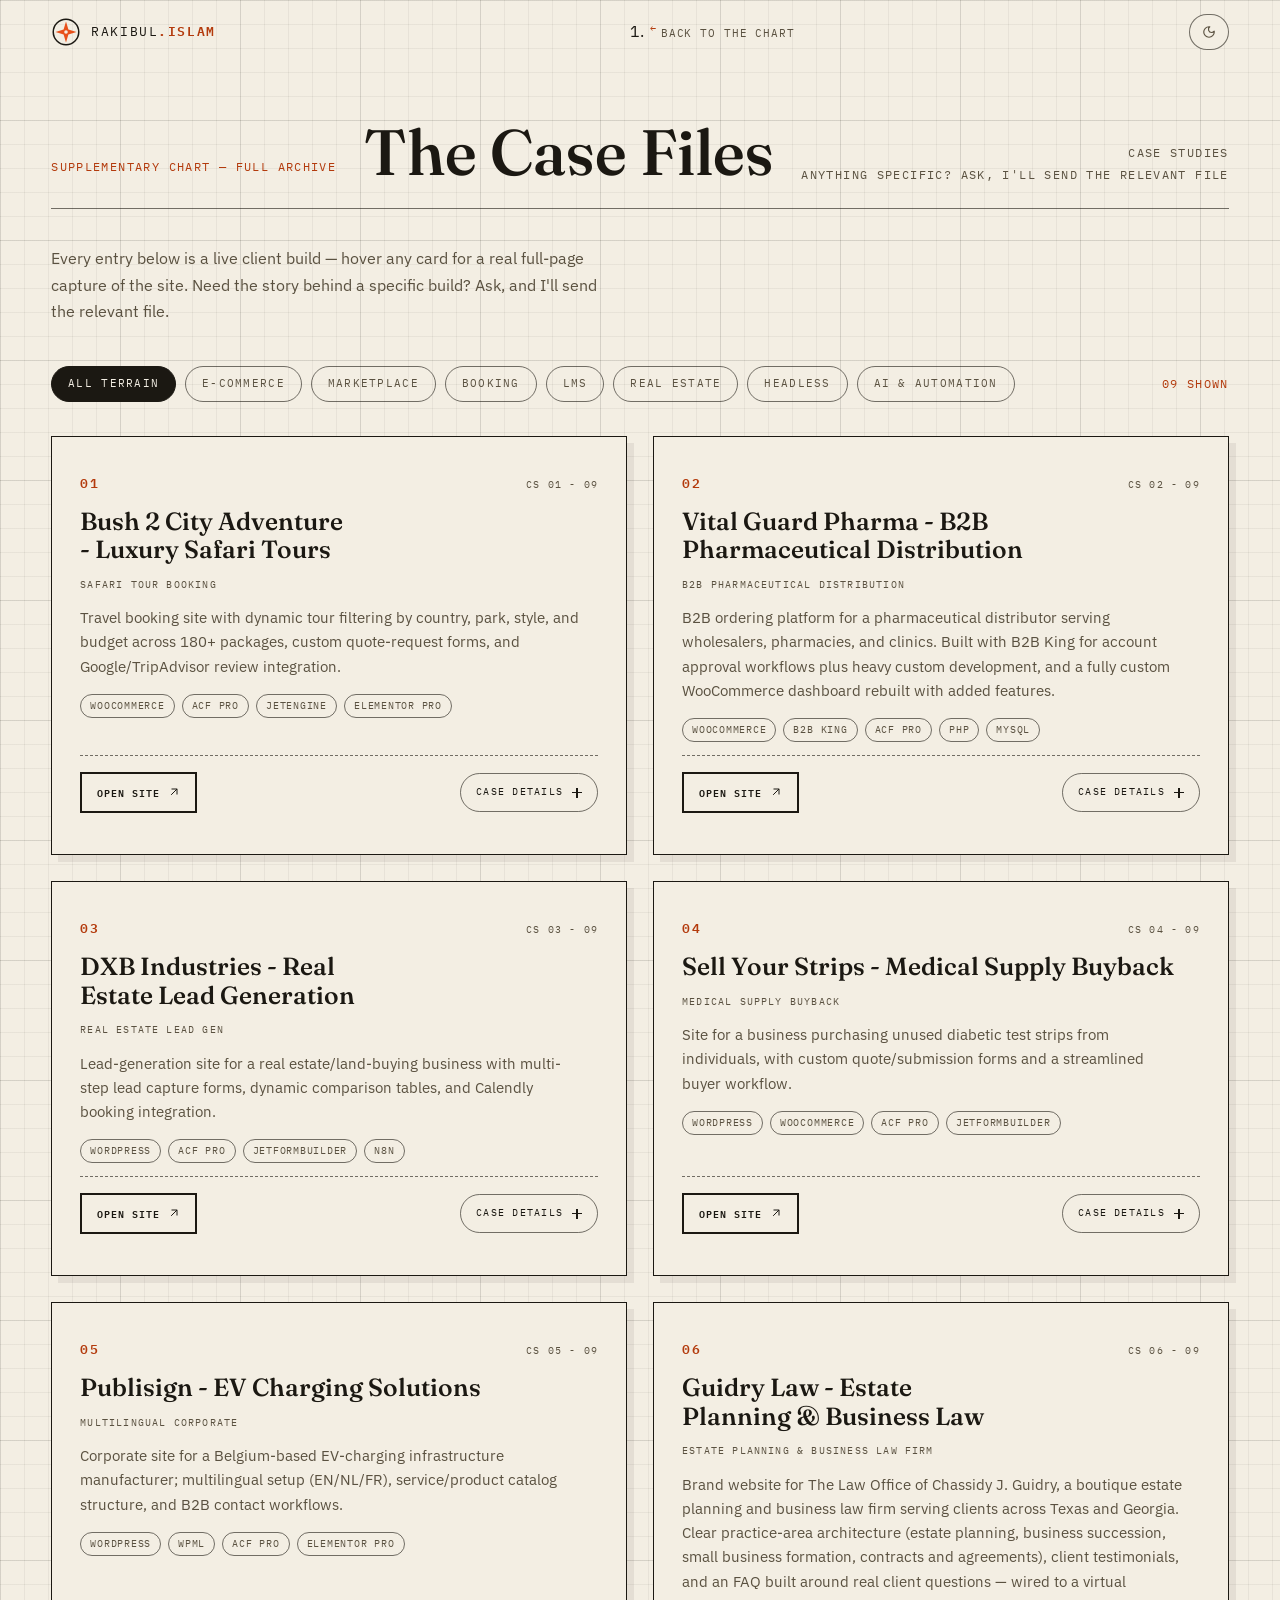
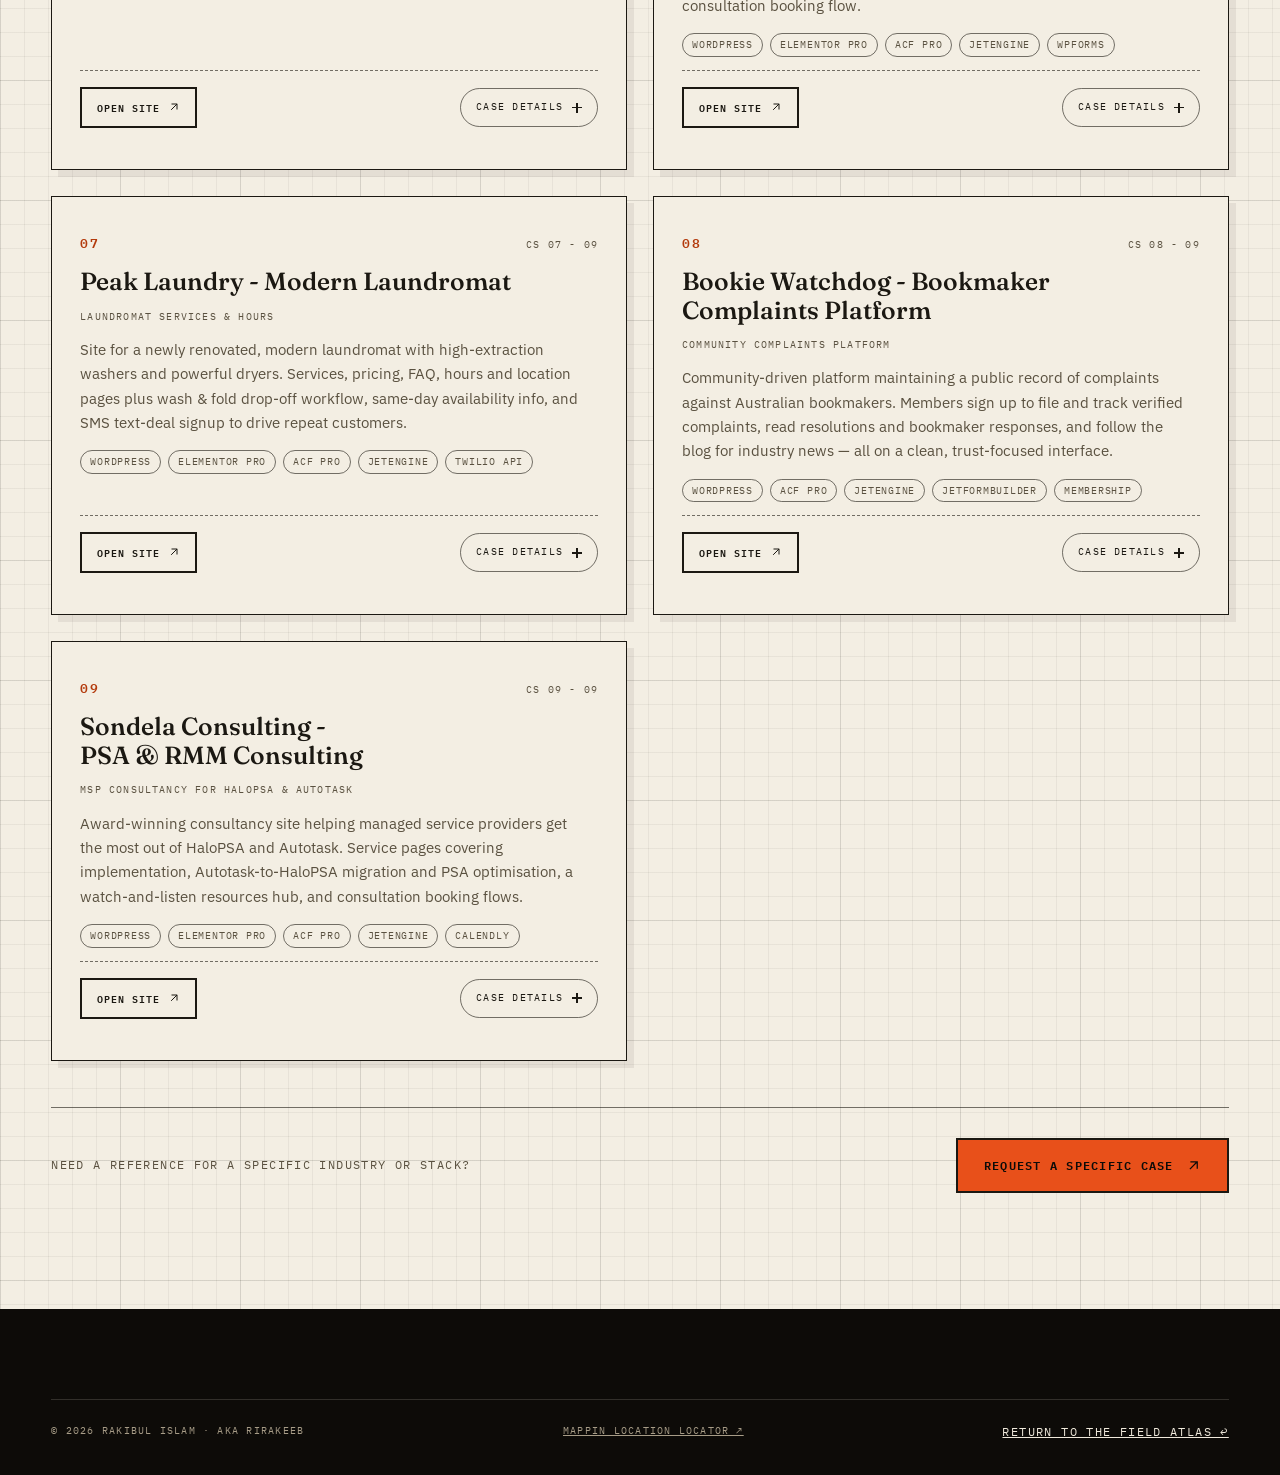
==== commit 217d47b0: "Fix route waypoints & pin UX, sync career content, add SEO layer Route: replace absolute waypoint ca" ====
--- a/case-studies.html
+++ b/case-studies.html
@@ -2,10 +2,23 @@
 <html lang="en">
 <head>
   <meta charset="utf-8">
-  <meta name="viewport" content="width=device-width, initial-scale=1">
-  <title>Case Study Archive — Rakibul Islam</title>
-  <meta name="description" content="Full case study archive of Rakibul Islam: WordPress sites across e-commerce, marketplaces, LMS, booking, headless and AI-powered builds.">
+  <meta name="viewport" content="width=device-width, initial-scale=1">    <title>Case Study Archive — Rakibul Islam, Senior WordPress Developer</title>
+  <meta name="description" content="WordPress case studies by Rakibul Islam (aka rirakeeb): B2B e-commerce, marketplaces, booking platforms, lead generation, multilingual corporate sites — with live previews of every build.">
+  <meta name="author" content="Rakibul Islam">
+  <meta name="robots" content="index, follow, max-image-preview:large">
+  <link rel="canonical" href="https://rakibul-dev.pro.bd/case-studies.html">
   <meta name="theme-color" content="#F3EEE3">
+
+  <meta property="og:site_name" content="Rakibul Islam — Field Atlas">
+  <meta property="og:title" content="Case Study Archive — Rakibul Islam (rirakeeb)">
+  <meta property="og:description" content="Every WordPress build with a live preview: B2B e-commerce, marketplaces, booking platforms, real estate and multilingual corporate sites.">
+  <meta property="og:type" content="website">
+  <meta property="og:url" content="https://rakibul-dev.pro.bd/case-studies.html">
+  <meta property="og:image" content="https://rakibul-dev.pro.bd/assets/img/portrait.jpg">
+  <meta name="twitter:card" content="summary_large_image">
+  <meta name="twitter:title" content="Case Study Archive — Rakibul Islam (rirakeeb)">
+  <meta name="twitter:description" content="Every WordPress build with a live preview: B2B e-commerce, marketplaces, booking platforms and more.">
+  <meta name="twitter:image" content="https://rakibul-dev.pro.bd/assets/img/portrait.jpg">
   <link rel="icon" href="data:image/svg+xml,%3Csvg xmlns='http://www.w3.org/2000/svg' viewBox='0 0 32 32'%3E%3Cpath d='M16 2a9.5 9.5 0 0 0-9.5 9.5C6.5 18.6 16 30 16 30s9.5-11.4 9.5-18.5A9.5 9.5 0 0 0 16 2z' fill='%23E8501A'/%3E%3Ccircle cx='16' cy='11.5' r='3.7' fill='%23F3EEE3'/%3E%3C/svg%3E">
 
   <link rel="preconnect" href="https://fonts.googleapis.com">
@@ -81,9 +94,9 @@
       </header>
 
       <p class="loadout__intro" data-reveal>
-        Entries marked <strong>DEMO</strong> are famous live sites wired in as placeholders so the
-        hover previews show real captures — swap them with your own client work in
-        <code class="mono">js/data.js → CASE_STUDIES</code> and the previews follow automatically.
+        Every entry below is a live client build — hover any card for a real full-page
+        capture of the site. Need the story behind a specific build? Ask, and I'll send
+        the relevant file.
       </p>
 
       <div class="filters" role="group" aria-label="Filter case files by terrain type">
@@ -107,7 +120,7 @@
   <footer class="site-foot" aria-label="Colophon">
     <div class="wrap">
       <div class="site-foot__base mono">
-        <span>© <span id="year">2026</span> RAKIBUL ISLAM</span>
+        <span>© <span id="year">2026</span> RAKIBUL ISLAM · AKA RIRAKEEB</span>
         <span><a href="https://wordpress.org/plugins/mappin-location-locator/" target="_blank" rel="noopener noreferrer">Mappin Location Locator ↗</a></span>
         <a class="mono" href="index.html" style="color:var(--tile-text)">RETURN TO THE FIELD ATLAS ↩</a>
       </div>
--- a/css/base.css
+++ b/css/base.css
@@ -58,7 +58,7 @@
    are used by .section--ink and .site-foot which must stay dark
    in both modes.
    ------------------------------------------------------------ */
-@media (prefers-color-scheme: dark) {
+/* @media (prefers-color-scheme: dark) {
   :root {
     --paper:      #15110D;
     --paper-2:    #1D1914;
@@ -81,7 +81,7 @@
     --glow-a: rgba(255, 107, 53, .075);
     --glow-b: rgba(74, 222, 128, .05);
   }
-}
+} */
 
 /* Manual dark mode toggle: html.dark forces dark tokens */
 html.dark {
--- a/css/layout.css
+++ b/css/layout.css
@@ -611,11 +611,11 @@
 .waypoint__org { color: var(--accent-ink); margin-bottom: 14px; }
 .waypoint__points { display: grid; gap: 7px; color: var(--ink-2); font-size: .95rem; }
 .waypoint__points li { padding-left: 20px; position: relative; }
-.waypoint__points li::before { content: "▸"; position: absolute; left: 0; color: var(--accent-ink); }
-
-/* --- TERRAIN MODE (desktop) -------------------------------- */
+.waypoint__points li::before { content: "▸"; position: absolute; left: 0; color: var(--accent-ink); }  /* --- TERRAIN MODE (desktop) -------------------------------- */
 @media (min-width: 901px) {
-  .route--terrain { height: clamp(1250px, 185vh, 1700px); }
+  /* With staged cards the trail is pure scenery — three waypoints
+     need less scroll room than four did */
+  .route--terrain { height: clamp(1250px, 170vh, 1600px); }
 
   /* Faint contour rings drifting behind the trail */
   .route__scenery { position: absolute; inset: 0; overflow: hidden; pointer-events: none; }
@@ -704,42 +704,44 @@
     box-shadow: 0 0 0 6px var(--accent-soft);
   }
 
-  /* Dashed leader connecting flag ↔ card */
-  .route__stop::before {
-    content: "";
-    position: absolute;
-    left: -1px;
-    width: 2px;
-    height: 22px;
-    border-left: 2px dashed var(--line-strong);
-  }
-  .route__stop:nth-child(odd)::before  { bottom: 9px; }
-  .route__stop:nth-child(even)::before { top: 9px; }
-
-  /* Cards hover above/below their node, alternating */
+  /* ---- STAGED CARDS (scrollytelling) ----
+     Cards no longer float beside their trail anchors (they used to
+     overlap each other, get cropped at the section edges and sit
+     dimmed/desaturated until reached — the "blur" bug). Instead:
+     off-stage cards are parked out of sight, and exactly ONE card
+     is staged at a time — position: fixed, pinned inside the
+     viewport, fully opaque and readable while its waypoint is
+     "travelling". The horizontal nudge (--stage-x, set by JS)
+     keeps the card visually leaning toward its trail flag. */
   .route__stop .waypoint__card {
-    position: absolute;
+    position: fixed;
+    top: 50%;
     left: 50%;
-    width: min(360px, 38vw);
-    transform: translateX(-50%) translateY(10px);
-    opacity: .13;
-    filter: saturate(.35);
-    transition: opacity .5s var(--ease-out), transform .5s var(--ease-out),
-                filter .5s var(--ease-out);
-  }
-  .route__stop:nth-child(odd) .waypoint__card  { bottom: 40px; }
-  .route__stop:nth-child(even) .waypoint__card { top: 40px; }
-
-  /* Trail ends flip inward so edge cards stay inside the section */
-  .route__stop:first-child .waypoint__card { top: 44px; bottom: auto; }
-  .route__stop:first-child::before { top: 9px; bottom: auto; }
-  .route__stop:last-child .waypoint__card { bottom: 44px; top: auto; }
-  .route__stop:last-child::before { bottom: 9px; top: auto; }
-
+    width: min(400px, 38vw);
+    max-height: min(76vh, 640px);
+    overflow: auto;
+    opacity: 0;
+    visibility: hidden;
+    transform: translate(calc(-50% + var(--stage-x, 0px)), -46%) scale(.985);
+    transition: opacity .28s var(--ease-out),
+                transform .28s var(--ease-out),
+                visibility 0s linear .28s;
+    pointer-events: none;
+  }
   .route__stop.is-active .waypoint__card {
     opacity: 1;
-    transform: translateX(-50%);
-    filter: none;
+    visibility: visible;
+    transform: translate(calc(-50% + var(--stage-x, 0px)), -50%) scale(1);
+    pointer-events: auto;
+    transition: opacity .3s var(--ease-out) .1s,
+                transform .3s var(--ease-out) .1s;
+    z-index: 5; /* above trail pin (3), below frame/header (40/70) */
+  }
+
+  /* Reach marker: the flag at the trail point still flips accent
+     color the moment its card is staged */
+  .route__stop.is-active .route__flag {
+    box-shadow: 0 0 0 7px var(--accent-soft);
   }
 }
 
--- a/css/components.css
+++ b/css/components.css
@@ -335,6 +335,7 @@
 
 .pin__outcome {
   padding: 13px 16px;
+  margin-block-end: 2px; /* inner already carries the bottom air */
   border-left: 3px solid var(--accent);
   background: var(--accent-soft);
   color: var(--ink);
@@ -451,8 +452,9 @@
 .pin__head:hover .pin__toggle { border-color: var(--ink); }
 .pin.is-open .pin__toggle {
   rotate: 225deg;
-  background: var(--ink);
-  border-color: var(--ink);
+  background: var(--accent);
+  border-color: var(--accent);
+  color: #fff; /* keep the × icon visible on the accent fill in both themes */
 }
 
 /* Accordion body via the grid-template-rows trick */
@@ -468,11 +470,20 @@
   overflow: hidden;
   padding-left: 102px;
   padding-right: 96px;
+  padding-block-end: 26px;
   max-width: 980px;
 }
 .pin.is-open .pin__inner { visibility: visible; }
 
 .pin__summary { color: var(--ink-2); max-width: 62ch; padding-block: 4px 20px; }
+
+/* Open-site action row: keeps clear air between the button and
+   the dashed rule of the columns below it */
+.pin__action {
+  display: flex;
+  align-items: center;
+  margin-block: 0 22px;
+}
 
 .pin__cols {
   display: grid;
@@ -487,7 +498,8 @@
   .pin__head { grid-template-columns: 34px minmax(0, 1fr) 36px; padding: 20px 52px 20px 2px; }
   .pin__index, .pin__coord { display: none; }
   .pin::after { display: none; }
-  .pin__inner { padding-left: 38px; padding-right: 20px; }
+  .pin__inner { padding-left: 38px; padding-right: 20px; padding-block-end: 20px; }
+  .pin__action { margin-block-end: 18px; }
   .pin__cols { grid-template-columns: 1fr; }
 }
 
--- a/css/motion.css
+++ b/css/motion.css
@@ -173,5 +173,18 @@
 html.motion-off .route__list { display: grid; gap: clamp(48px, 8vh, 84px); height: auto; }
 html.motion-off .route__stop { position: static; width: auto; }
 
+/* Calm mode: cards flow inline with their waypoint (undo the
+   fixed/hidden staging used by the scrollytelling terrain) */
+html.motion-off .route__stop .waypoint__card {
+  position: static;
+  width: auto;
+  max-height: none;
+  overflow: visible;
+  opacity: 1;
+  visibility: visible;
+  transform: none;
+  pointer-events: auto;
+}
+
 /* Calm mode: static shimmer block, no sweep; captures still show */
 html.motion-off .preview.is-loading .preview__viewport::before { animation: none; }
